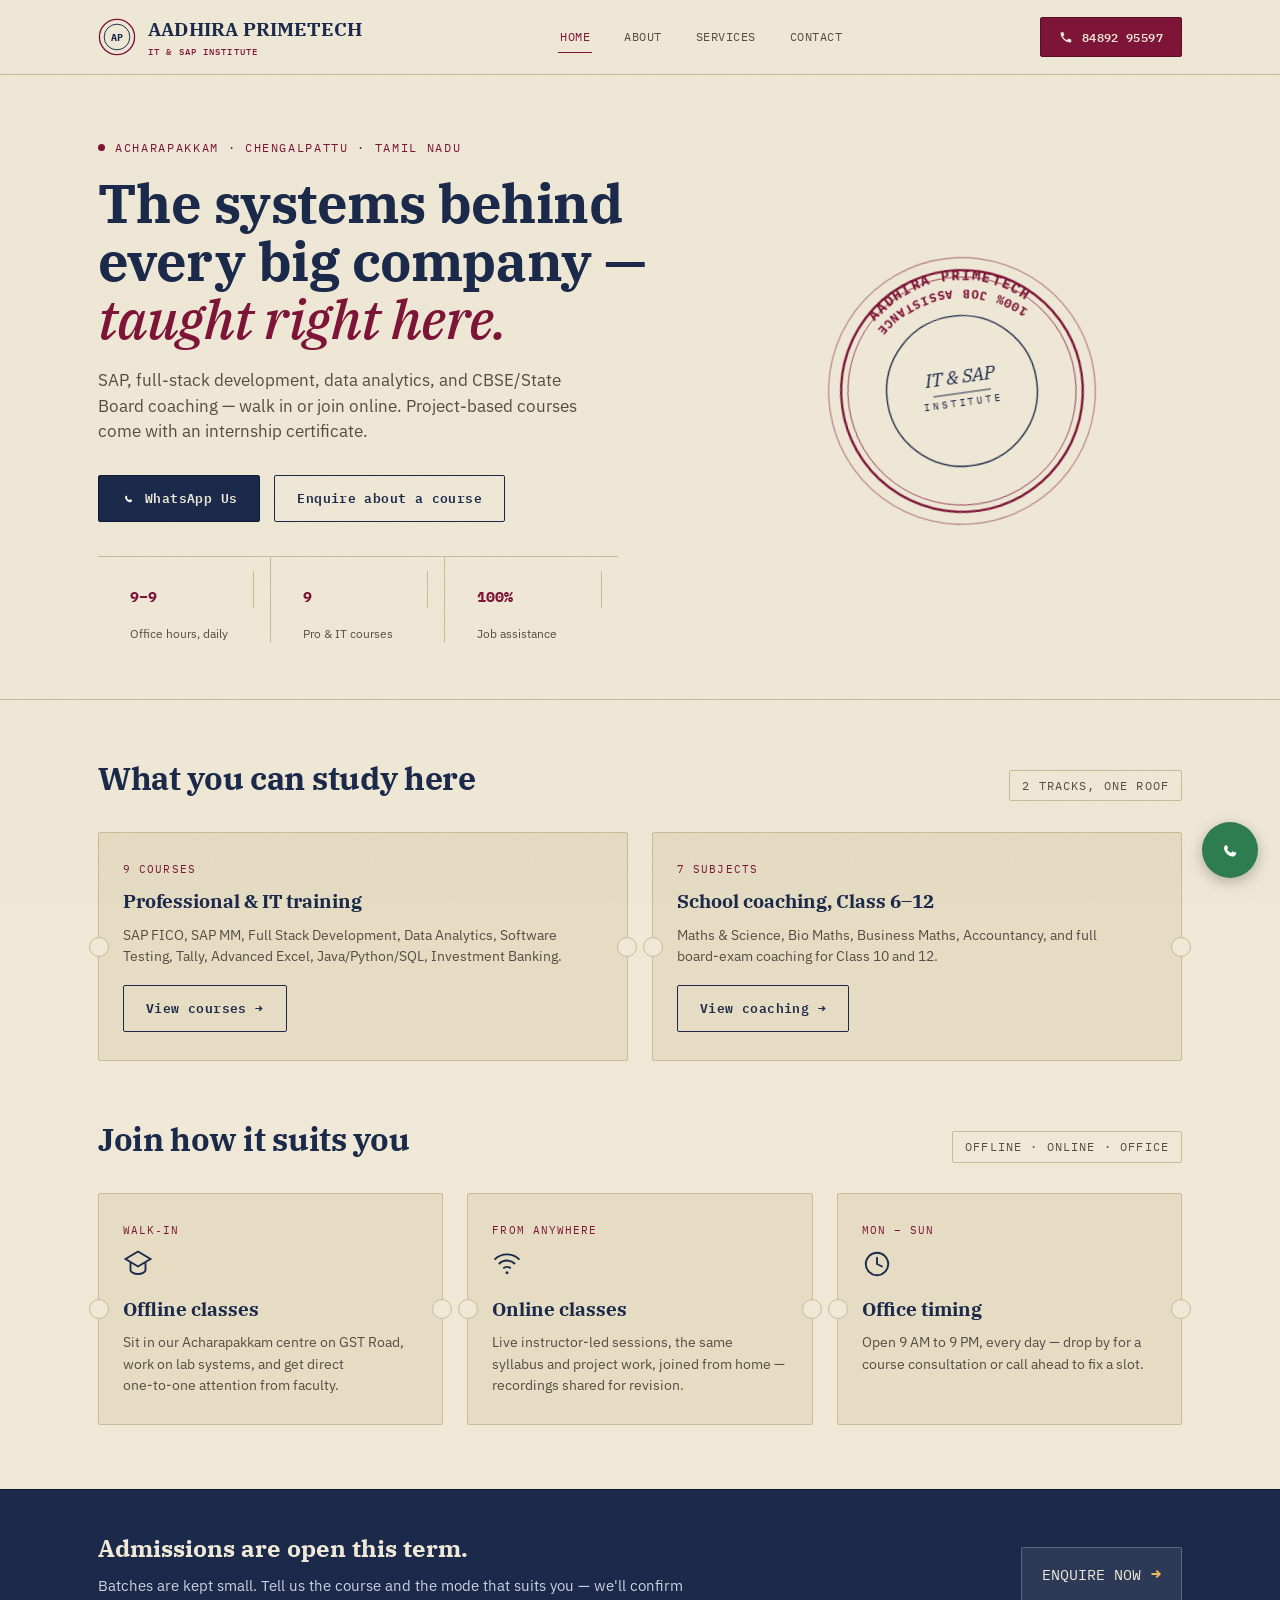
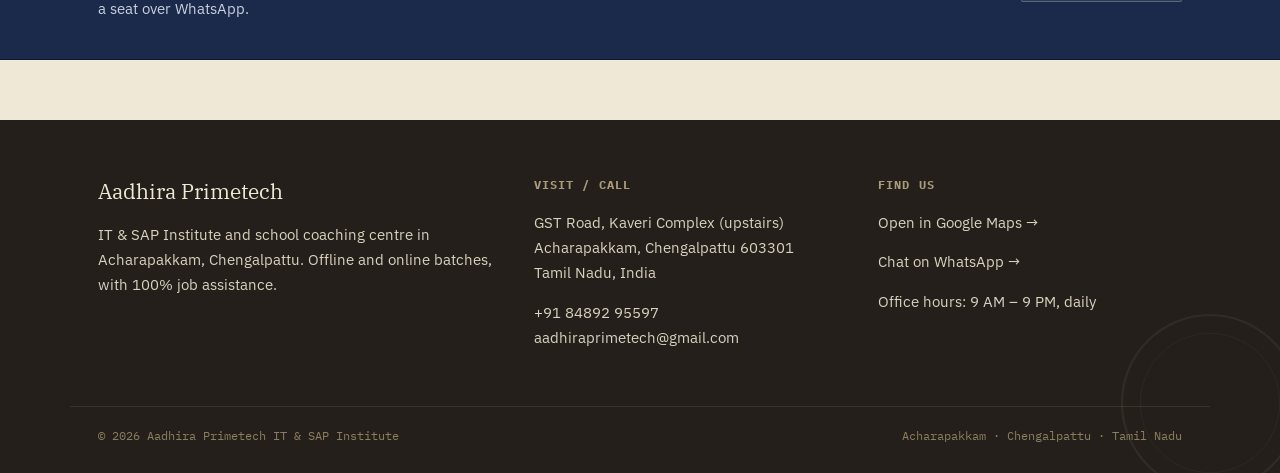
==== index.html @ fc32ef05 "First version of the website" ====
<!DOCTYPE html>
<html lang="en">
<head>
<meta charset="UTF-8">
<meta name="viewport" content="width=device-width, initial-scale=1.0">
<title>Aadhira Primetech — IT &amp; SAP Institute, Acharapakkam</title>
<meta name="description" content="SAP, full-stack development, data analytics and school coaching — online or walk in, GST Road, Acharapakkam, Chengalpattu.">
<link rel="stylesheet" href="css/style.css">
</head>
<body>

<header class="site">
  <div class="container nav-row">
    <a href="index.html" class="brand">
      <svg class="brand-mark" viewBox="0 0 40 40" fill="none">
        <circle cx="20" cy="20" r="18.5" stroke="#7E1538" stroke-width="1.4"/>
        <circle cx="20" cy="20" r="13.5" stroke="#1B2A4A" stroke-width="1"/>
        <text x="20" y="24" text-anchor="middle" font-family="IBM Plex Mono" font-size="11" font-weight="700" fill="#1B2A4A">AP</text>
      </svg>
      <span>AADHIRA PRIMETECH<small>IT &amp; SAP Institute</small></span>
    </a>
    <nav class="main-links">
      <a href="index.html" class="active">Home</a>
      <a href="about.html">About</a>
      <a href="services.html">Services</a>
      <a href="contact.html">Contact</a>
    </nav>
    <a class="cta-call" href="tel:+918489295597">
      <svg width="14" height="14" viewBox="0 0 24 24" fill="none"><path d="M6.6 10.8c1.4 2.8 3.8 5.1 6.6 6.6l2.2-2.2c.3-.3.7-.4 1-.2 1.1.5 2.3.8 3.6.8.6 0 1 .4 1 1v3.5c0 .6-.4 1-1 1C10.5 21.3 2.7 13.5 2.7 4.7c0-.6.4-1 1-1H7.2c.6 0 1 .4 1 1 0 1.3.3 2.5.8 3.6.2.3.1.7-.2 1L6.6 10.8z" fill="currentColor"/></svg>
      84892 95597
    </a>
    <button class="menu-toggle" id="menuToggle" aria-label="Open menu" aria-expanded="false"><span></span></button>
  </div>
</header>

<div id="mobileNav">
  <div class="container">
    <a href="index.html">Home</a>
    <a href="about.html">About</a>
    <a href="services.html">Services</a>
    <a href="contact.html">Contact</a>
  </div>
</div>

<main>

<section class="hero">
  <div class="container hero-grid">
    <div>
      <div class="eyebrow">Acharapakkam · Chengalpattu · Tamil Nadu</div>
      <h1 class="headline">The systems behind every big company — <em>taught right here.</em></h1>
      <p class="lede">SAP, full‑stack development, data analytics, and CBSE/State Board coaching — walk in or join online. Project‑based courses come with an internship certificate.</p>
      <div class="hero-ctas">
        <a class="btn btn-primary" href="https://wa.me/918489295597?text=Hi%2C%20I%27d%20like%20to%20know%20more%20about%20courses%20at%20Aadhira%20Primetech." target="_blank" rel="noopener">
          <svg width="15" height="15" viewBox="0 0 24 24" fill="none"><path d="M16.6 14.2c-.3-.1-1.6-.8-1.9-.9-.2-.1-.4-.1-.6.1-.2.2-.6.9-.8 1-.1.2-.3.2-.5.1-1.2-.6-2.4-1.5-3.3-2.8-.2-.2-.1-.4 0-.5.2-.2.4-.5.6-.8.2-.2.1-.4 0-.6-.1-.2-.6-1.4-.8-1.9-.2-.4-.4-.4-.6-.4h-.5c-.2 0-.5.1-.7.3-.7.7-1 1.6-1 2.6.1 1.4.7 2.8 1.8 4.1 1.5 1.9 3.2 3 5.5 3.5.6.1 1.2.1 1.7-.1.6-.2 1.7-1 2-1.9.3-.9.3-1.6.2-1.8-.1-.1-.3-.2-.6-.3z" fill="#fff"/></svg>
          WhatsApp Us
        </a>
        <a class="btn btn-ghost" href="contact.html">Enquire about a course</a>
      </div>
      <div class="fact-strip">
        <div><div class="fnum">9–9</div><div class="flabel">Office hours, daily</div></div>
        <div><div class="fnum">9</div><div class="flabel">Pro &amp; IT courses</div></div>
        <div><div class="fnum">100%</div><div class="flabel">Job assistance</div></div>
      </div>
    </div>
    <div class="seal-wrap">
      <svg class="seal" viewBox="0 0 300 300">
        <defs>
          <path id="arcTop" d="M 35 150 A 115 115 0 1 1 265 150" />
          <path id="arcBottom" d="M 265 160 A 115 115 0 1 0 35 160" />
        </defs>
        <circle cx="150" cy="150" r="138" fill="none" stroke="#7E1538" stroke-width="1.2" opacity="0.5"/>
        <circle cx="150" cy="150" r="125" fill="none" stroke="#7E1538" stroke-width="2.4"/>
        <circle cx="150" cy="150" r="118" fill="none" stroke="#7E1538" stroke-width="0.8"/>
        <circle cx="150" cy="150" r="78" fill="none" stroke="#1B2A4A" stroke-width="1.4"/>
        <text font-family="IBM Plex Mono" font-size="14.5" font-weight="700" letter-spacing="2" fill="#7E1538">
          <textPath href="#arcTop" startOffset="50%" text-anchor="middle">AADHIRA PRIMETECH</textPath>
        </text>
        <text font-family="IBM Plex Mono" font-size="12.5" font-weight="700" letter-spacing="2" fill="#7E1538">
          <textPath href="#arcBottom" startOffset="50%" text-anchor="middle">100% JOB ASSISTANCE</textPath>
        </text>
        <text x="150" y="142" text-anchor="middle" font-family="IBM Plex Serif" font-style="italic" font-size="20" fill="#1B2A4A">IT &amp; SAP</text>
        <text x="150" y="166" text-anchor="middle" font-family="IBM Plex Mono" font-size="10.5" letter-spacing="3" fill="#1B2A4A">INSTITUTE</text>
        <line x1="120" y1="152" x2="180" y2="152" stroke="#1B2A4A" stroke-width="1"/>
      </svg>
    </div>
  </div>
</section>

<section class="container">
  <div class="section-head">
    <h2>What you can study here</h2>
    <span class="section-tag">2 tracks, one roof</span>
  </div>
  <div class="modes-grid" style="grid-template-columns:1fr 1fr;">
    <div class="mode-card">
      <span class="mtag">9 courses</span>
      <h4>Professional &amp; IT training</h4>
      <p>SAP FICO, SAP MM, Full Stack Development, Data Analytics, Software Testing, Tally, Advanced Excel, Java/Python/SQL, Investment Banking.</p>
      <a class="btn btn-ghost" style="margin-top:18px;" href="services.html#courses">View courses →</a>
    </div>
    <div class="mode-card">
      <span class="mtag">7 subjects</span>
      <h4>School coaching, Class 6–12</h4>
      <p>Maths &amp; Science, Bio Maths, Business Maths, Accountancy, and full board‑exam coaching for Class 10 and 12.</p>
      <a class="btn btn-ghost" style="margin-top:18px;" href="services.html#coaching">View coaching →</a>
    </div>
  </div>
</section>

<section id="modes" class="container">
  <div class="section-head">
    <h2>Join how it suits you</h2>
    <span class="section-tag">Offline · Online · Office</span>
  </div>
  <div class="modes-grid">
    <div class="mode-card">
      <span class="mtag">Walk‑in</span>
      <div class="micon"><svg width="30" height="30" viewBox="0 0 24 24" fill="none"><path d="M12 2 2 8l10 6 10-6-10-6z" stroke="#1B2A4A" stroke-width="1.5"/><path d="M6 11v6c0 1.5 3 3 6 3s6-1.5 6-3v-6" stroke="#1B2A4A" stroke-width="1.5"/></svg></div>
      <h4>Offline classes</h4>
      <p>Sit in our Acharapakkam centre on GST Road, work on lab systems, and get direct one‑to‑one attention from faculty.</p>
    </div>
    <div class="mode-card">
      <span class="mtag">From anywhere</span>
      <div class="micon"><svg width="30" height="30" viewBox="0 0 24 24" fill="none"><path d="M2 8.5a14 14 0 0 1 20 0" stroke="#1B2A4A" stroke-width="1.5"/><path d="M5.5 12a9 9 0 0 1 13 0" stroke="#1B2A4A" stroke-width="1.5"/><path d="M9 15.5a4.5 4.5 0 0 1 6 0" stroke="#1B2A4A" stroke-width="1.5"/><circle cx="12" cy="19" r="1.2" fill="#1B2A4A"/></svg></div>
      <h4>Online classes</h4>
      <p>Live instructor‑led sessions, the same syllabus and project work, joined from home — recordings shared for revision.</p>
    </div>
    <div class="mode-card">
      <span class="mtag">Mon – Sun</span>
      <div class="micon"><svg width="30" height="30" viewBox="0 0 24 24" fill="none"><circle cx="12" cy="12" r="9" stroke="#1B2A4A" stroke-width="1.5"/><path d="M12 7v5l4 2" stroke="#1B2A4A" stroke-width="1.5" stroke-linecap="round"/></svg></div>
      <h4>Office timing</h4>
      <p>Open 9 AM to 9 PM, every day — drop by for a course consultation or call ahead to fix a slot.</p>
    </div>
  </div>
</section>

<div class="timing-band">
  <div class="container timing-grid">
    <div>
      <h3>Admissions are open this term.</h3>
      <p>Batches are kept small. Tell us the course and the mode that suits you — we'll confirm a seat over WhatsApp.</p>
    </div>
    <a class="timing-pill" href="contact.html" style="text-decoration:none;">
      <span>ENQUIRE NOW</span><b>→</b>
    </a>
  </div>
</div>

</main>

<footer class="site">
  <svg class="foot-seal" viewBox="0 0 300 300"><circle cx="150" cy="150" r="120" fill="none" stroke="#EFE8D6" stroke-width="3"/><circle cx="150" cy="150" r="95" fill="none" stroke="#EFE8D6" stroke-width="1"/></svg>
  <div class="container footer-grid">
    <div>
      <div class="foot-brand">Aadhira Primetech</div>
      <p>IT &amp; SAP Institute and school coaching centre in Acharapakkam, Chengalpattu. Offline and online batches, with 100% job assistance.</p>
    </div>
    <div>
      <h4>Visit / Call</h4>
      <p>
        GST Road, Kaveri Complex (upstairs)<br>
        Acharapakkam, Chengalpattu 603301<br>
        Tamil Nadu, India
      </p>
      <p>
        <a href="tel:+918489295597">+91 84892 95597</a><br>
        <a href="mailto:aadhiraprimetech@gmail.com">aadhiraprimetech@gmail.com</a>
      </p>
    </div>
    <div>
      <h4>Find us</h4>
      <p><a href="https://www.google.com/maps/search/?api=1&query=Aadhira+Primetech+GST+Road+Kaveri+Complex+Acharapakkam+Chengalpattu+603301" target="_blank" rel="noopener">Open in Google Maps →</a></p>
      <p><a href="https://wa.me/918489295597?text=Hi%2C%20I%27d%20like%20to%20know%20more%20about%20courses%20at%20Aadhira%20Primetech." target="_blank" rel="noopener">Chat on WhatsApp →</a></p>
      <p>Office hours: 9 AM – 9 PM, daily</p>
    </div>
  </div>
  <div class="container footer-bottom">
    <span>© <span id="year"></span> Aadhira Primetech IT &amp; SAP Institute</span>
    <span>Acharapakkam · Chengalpattu · Tamil Nadu</span>
  </div>
</footer>

<a class="float-wa" href="https://wa.me/918489295597?text=Hi%2C%20I%27d%20like%20to%20know%20more%20about%20courses%20at%20Aadhira%20Primetech." target="_blank" rel="noopener" aria-label="Chat on WhatsApp">
  <svg width="26" height="26" viewBox="0 0 24 24" fill="none"><path d="M16.6 14.2c-.3-.1-1.6-.8-1.9-.9-.2-.1-.4-.1-.6.1-.2.2-.6.9-.8 1-.1.2-.3.2-.5.1-1.2-.6-2.4-1.5-3.3-2.8-.2-.2-.1-.4 0-.5.2-.2.4-.5.6-.8.2-.2.1-.4 0-.6-.1-.2-.6-1.4-.8-1.9-.2-.4-.4-.4-.6-.4h-.5c-.2 0-.5.1-.7.3-.7.7-1 1.6-1 2.6.1 1.4.7 2.8 1.8 4.1 1.5 1.9 3.2 3 5.5 3.5.6.1 1.2.1 1.7-.1.6-.2 1.7-1 2-1.9.3-.9.3-1.6.2-1.8-.1-.1-.3-.2-.6-.3z" fill="#fff"/></svg>
</a>

<script src="js/script.js"></script>
</body>
</html>
---- css/style.css ----
@import url('https://fonts.googleapis.com/css2?family=IBM+Plex+Serif:ital,wght@0,400;0,500;0,600;0,700;1,400&family=IBM+Plex+Sans:wght@400;500;600;700&family=IBM+Plex+Mono:wght@400;500;600;700&display=swap');

:root{
  --paper:#EFE8D6;
  --paper-deep:#E5DCC3;
  --paper-edge:#D9CDA9;
  --ink:#241F1A;
  --ink-soft:#564E40;
  --navy:#1B2A4A;
  --navy-deep:#101B33;
  --wine:#7E1538;
  --wine-deep:#591026;
  --marigold:#C98A22;
  --marigold-light:#E8B85B;
  --rule:#C9BC9A;
  --rule-soft:#DDD3B4;
  --ok-green:#2E7D4F;
  --serif: 'IBM Plex Serif', Georgia, serif;
  --sans: 'IBM Plex Sans', -apple-system, Segoe UI, sans-serif;
  --mono: 'IBM Plex Mono', 'SFMono-Regular', Menlo, monospace;
}

*{box-sizing:border-box;}
html{scroll-behavior:smooth;}
body{
  margin:0;
  background:var(--paper);
  color:var(--ink);
  font-family:var(--sans);
  line-height:1.5;
  -webkit-font-smoothing:antialiased;
}

body::before{
  content:"";
  position:fixed; inset:0;
  pointer-events:none;
  z-index:9999;
  opacity:0.045;
  mix-blend-mode:multiply;
  background-image:url("data:image/svg+xml,%3Csvg xmlns='http://www.w3.org/2000/svg' width='160' height='160'%3E%3Cfilter id='n'%3E%3CfeTurbulence type='fractalNoise' baseFrequency='0.9' numOctaves='2' stitchTiles='stitch'/%3E%3C/filter%3E%3Crect width='100%25' height='100%25' filter='url(%23n)'/%3E%3C/svg%3E");
}

a{color:inherit; text-decoration:none;}
img,svg{display:block; max-width:100%;}
button{font-family:inherit; cursor:pointer;}
.container{max-width:1140px; margin:0 auto; padding:0 28px;}
section{scroll-margin-top:84px;}

::selection{background:var(--marigold-light); color:var(--ink);}
:focus-visible{outline:2.5px solid var(--navy); outline-offset:3px;}

@media (prefers-reduced-motion: reduce){
  *{animation:none !important; transition:none !important; scroll-behavior:auto !important;}
}

/* ---------- header ---------- */
header.site{
  position:sticky; top:0; z-index:100;
  background:var(--paper);
  border-bottom:1px solid var(--rule);
}
.nav-row{
  display:flex; align-items:center; justify-content:space-between;
  height:74px;
}
.brand{
  display:flex; align-items:center; gap:12px;
  font-family:var(--serif); font-weight:700; font-size:1.18rem;
  letter-spacing:0.01em;
  color:var(--navy);
}
.brand small{
  display:block; font-family:var(--mono); font-weight:500;
  font-size:0.58rem; letter-spacing:0.12em; color:var(--wine);
  text-transform:uppercase; margin-top:2px;
}
.brand-mark{width:38px; height:38px; flex:none;}
nav.main-links{
  display:flex; gap:30px;
  font-family:var(--mono); font-size:0.78rem; letter-spacing:0.04em;
  text-transform:uppercase;
}
nav.main-links a{
  color:var(--ink-soft); padding:6px 2px; border-bottom:1.5px solid transparent;
  transition:color .15s, border-color .15s;
}
nav.main-links a:hover, nav.main-links a.active{color:var(--wine); border-color:var(--wine);}
.cta-call{
  display:flex; align-items:center; gap:9px;
  background:var(--wine); color:var(--paper);
  font-family:var(--mono); font-size:0.78rem; font-weight:600;
  letter-spacing:0.03em; padding:10px 18px; border-radius:2px;
  border:1px solid var(--wine-deep);
  transition:background .15s, transform .1s;
}
.cta-call:hover{background:var(--wine-deep);}
.cta-call:active{transform:translateY(1px);}
.menu-toggle{
  display:none; background:none; border:1.5px solid var(--navy); border-radius:2px;
  width:42px; height:42px; align-items:center; justify-content:center;
}
.menu-toggle span, .menu-toggle span::before, .menu-toggle span::after{
  content:""; display:block; width:18px; height:2px; background:var(--navy);
  position:relative; transition:transform .2s, opacity .2s;
}
.menu-toggle span::before{position:absolute; top:-6px;}
.menu-toggle span::after{position:absolute; top:6px;}
#mobileNav{display:none; background:var(--paper-deep); border-bottom:1px solid var(--rule);}
#mobileNav .container{display:flex; flex-direction:column; padding:16px 28px 22px; gap:14px; font-family:var(--mono); text-transform:uppercase; font-size:0.85rem;}

/* ---------- hero (home only) ---------- */
.hero{padding:64px 0 56px; border-bottom:1px solid var(--rule); position:relative; overflow:hidden;}
.hero-grid{display:grid; grid-template-columns:1.15fr 0.85fr; gap:48px; align-items:center;}
.eyebrow{
  font-family:var(--mono); font-size:0.74rem; letter-spacing:0.14em;
  text-transform:uppercase; color:var(--wine); display:flex; align-items:center; gap:10px;
  margin-bottom:18px;
}
.eyebrow::before{content:""; width:7px; height:7px; background:var(--wine); border-radius:50%; display:inline-block;}
h1.headline{
  font-family:var(--serif); font-weight:700;
  font-size:clamp(2.1rem, 4.6vw, 3.35rem);
  line-height:1.08; color:var(--navy); margin:0 0 20px; letter-spacing:-0.01em;
}
h1.headline em{font-style:italic; color:var(--wine); font-weight:500;}
.hero p.lede{font-size:1.06rem; color:var(--ink-soft); max-width:480px; margin:0 0 30px;}
.hero-ctas{display:flex; gap:14px; flex-wrap:wrap; margin-bottom:34px;}
.btn{
  font-family:var(--mono); font-size:0.82rem; font-weight:600; letter-spacing:0.03em;
  padding:13px 22px; border-radius:2px; display:inline-flex; align-items:center; gap:9px;
  transition:transform .12s, box-shadow .12s; border:none;
}
.btn:active{transform:translateY(1px);}
.btn-primary{background:var(--navy); color:var(--paper); border:1px solid var(--navy-deep);}
.btn-primary:hover{background:var(--navy-deep);}
.btn-ghost{background:transparent; color:var(--navy); border:1.5px solid var(--navy);}
.btn-ghost:hover{background:var(--navy); color:var(--paper);}

.fact-strip{display:grid; grid-template-columns:repeat(3,1fr); gap:0; border-top:1px solid var(--rule); max-width:520px;}
.fact-strip div{padding:14px 16px 0; border-right:1px solid var(--rule);}
.fact-strip div:last-child{border-right:none;}
.fact-strip .fnum{font-family:var(--mono); color:var(--wine); font-weight:700; font-size:0.95rem;}
.fact-strip .flabel{font-size:0.74rem; color:var(--ink-soft); margin-top:3px;}

.seal-wrap{display:flex; justify-content:center; align-items:center; position:relative;}
.seal{width:min(100%, 290px); animation:sealIn .8s cubic-bezier(.2,.9,.25,1.1) both; transform-origin:center;}
@keyframes sealIn{from{opacity:0; transform:rotate(2deg) scale(.85);} to{opacity:1; transform:rotate(-8deg) scale(1);}}

/* ---------- page banner (sub-pages) ---------- */
.page-banner{background:var(--navy); color:var(--paper); padding:54px 0 44px; position:relative; overflow:hidden;}
.page-banner .eyebrow{color:var(--marigold-light);}
.page-banner .eyebrow::before{background:var(--marigold-light);}
.page-banner h1{font-family:var(--serif); font-size:clamp(1.8rem,4vw,2.6rem); margin:6px 0 0; color:var(--paper); letter-spacing:-0.01em;}
.page-banner p{color:#C9D0DE; max-width:560px; margin:14px 0 0; font-size:1rem;}
.banner-mark{position:absolute; right:-30px; top:-40px; width:200px; opacity:0.08;}

/* ---------- section heads ---------- */
.section-head{display:flex; align-items:baseline; justify-content:space-between; flex-wrap:wrap; gap:14px; margin-bottom:30px; padding-top:54px;}
.section-head h2{font-family:var(--serif); font-weight:700; color:var(--navy); font-size:clamp(1.5rem, 3vw, 2rem); margin:0; letter-spacing:-0.01em;}
.section-tag{font-family:var(--mono); font-size:0.72rem; letter-spacing:0.1em; text-transform:uppercase; color:var(--ink-soft); border:1px solid var(--rule); padding:6px 12px; border-radius:2px;}
.section-note{color:var(--ink-soft); max-width:560px; font-size:0.96rem; margin:8px 0 0;}

/* ---------- register / ledger ---------- */
.register-wrap{display:grid; grid-template-columns:1fr 1fr; gap:0 56px; margin-bottom:14px;}
.register{border-top:1.5px solid var(--navy);}
.register h3{font-family:var(--mono); font-size:0.78rem; letter-spacing:0.08em; text-transform:uppercase; color:var(--navy); margin:14px 0 6px; display:flex; justify-content:space-between;}
.reg-row{
  display:grid; grid-template-columns:34px 92px 1fr; gap:14px; align-items:baseline;
  padding:13px 0; border-bottom:1px dashed var(--rule);
  opacity:0; transform:translateY(8px);
  transition:opacity .5s ease, transform .5s ease, background .15s;
}
.reg-row.is-visible{opacity:1; transform:translateY(0);}
.reg-row:hover{background:var(--paper-deep);}
.reg-no{font-family:var(--mono); color:var(--rule-soft); font-size:0.8rem; padding-top:2px;}
.reg-code{font-family:var(--mono); font-weight:700; font-size:0.82rem; color:var(--wine); padding-top:1px;}
.reg-name{font-size:0.97rem;}
.reg-name span{display:block; font-size:0.8rem; color:var(--ink-soft); margin-top:2px;}

.callout{margin-top:30px; border:1px solid var(--marigold); background:#F4E6C9; padding:16px 20px; border-radius:2px; display:flex; gap:14px; align-items:flex-start;}
.callout svg{flex:none; margin-top:2px;}
.callout p{margin:0; font-size:0.92rem; color:#5a4516;}
.callout strong{color:var(--wine-deep);}

/* ---------- card grids (modes / tracks) ---------- */
.modes-grid{display:grid; grid-template-columns:repeat(3,1fr); gap:24px;}
.mode-card{position:relative; background:var(--paper-deep); border:1px solid var(--rule); padding:28px 24px; border-radius:2px;}
.mode-card::before,.mode-card::after{content:""; position:absolute; width:18px; height:18px; background:var(--paper); border:1px solid var(--rule); border-radius:50%; top:50%; transform:translateY(-50%);}
.mode-card::before{left:-10px;}
.mode-card::after{right:-10px;}
.mode-card .micon{margin-bottom:16px;}
.mode-card h4{font-family:var(--serif); font-size:1.18rem; margin:0 0 8px; color:var(--navy);}
.mode-card p{font-size:0.9rem; color:var(--ink-soft); margin:0;}
.mode-card .mtag{font-family:var(--mono); font-size:0.68rem; letter-spacing:0.1em; text-transform:uppercase; color:var(--wine); display:block; margin-bottom:10px;}

/* ---------- timing band ---------- */
.timing-band{background:var(--navy); color:var(--paper); padding:40px 0; margin-top:64px; border-top:1px solid var(--navy-deep); border-bottom:1px solid var(--navy-deep);}
.timing-grid{display:grid; grid-template-columns:1.3fr 1fr; gap:30px; align-items:center;}
.timing-grid h3{font-family:var(--serif); font-size:1.5rem; margin:0 0 8px;}
.timing-grid p{color:#C9D0DE; margin:0; font-size:0.95rem;}
.timing-pill{display:inline-flex; align-items:center; gap:10px; font-family:var(--mono); background:rgba(255,255,255,0.08); border:1px solid rgba(255,255,255,0.22); padding:14px 20px; border-radius:2px; font-size:0.95rem; justify-self:end;}
.timing-pill b{color:var(--marigold-light); font-size:1.05rem;}

/* ---------- about page lists ---------- */
.about-grid{display:grid; grid-template-columns:1.3fr 1fr; gap:50px; padding:54px 0; align-items:start;}
.about-grid p{color:var(--ink-soft); font-size:1rem; margin:0 0 16px; max-width:560px;}
.about-list{list-style:none; margin:0; padding:0; font-size:0.92rem; background:var(--paper-deep); border:1px solid var(--rule); padding:22px;}
.about-list li{padding:11px 0; border-bottom:1px dashed var(--rule); display:flex; gap:10px; align-items:center;}
.about-list li:last-child{border-bottom:none;}
.about-list svg{flex:none;}

/* ---------- enquiry / contact ---------- */
.enquiry{display:grid; grid-template-columns:1fr 1fr; gap:50px; align-items:start; padding:54px 0;}
.enquiry-copy h2{font-family:var(--serif); font-size:clamp(1.5rem,3vw,2rem); color:var(--navy); margin:0 0 14px;}
.enquiry-copy p{color:var(--ink-soft); max-width:420px; margin:0 0 20px;}
.enquiry-list{list-style:none; margin:0; padding:0; font-size:0.92rem;}
.enquiry-list li{padding:10px 0; border-bottom:1px dashed var(--rule); display:flex; gap:10px; align-items:center;}
.enquiry-list svg{flex:none;}
.contact-block{margin-top:24px;}
.contact-block h4{font-family:var(--mono); font-size:0.72rem; letter-spacing:0.1em; text-transform:uppercase; color:var(--ink-soft); margin:0 0 8px;}
.contact-block p{font-size:0.95rem; margin:0 0 18px;}
.contact-block a{color:var(--wine); border-bottom:1px solid transparent;}
.contact-block a:hover{border-color:var(--wine);}
.form-card{background:var(--paper-deep); border:1px solid var(--rule); padding:28px;}
.form-card .ftag{font-family:var(--mono); font-size:0.7rem; letter-spacing:0.1em; text-transform:uppercase; color:var(--ink-soft); display:block; margin-bottom:18px;}
.field{margin-bottom:16px;}
.field label{display:block; font-family:var(--mono); font-size:0.72rem; letter-spacing:0.05em; text-transform:uppercase; color:var(--navy); margin-bottom:6px;}
.field input, .field select{width:100%; padding:11px 12px; border:1px solid var(--rule); background:var(--paper); font-family:var(--sans); font-size:0.93rem; border-radius:2px; color:var(--ink);}
.field input:focus, .field select:focus{border-color:var(--navy);}
.form-card .btn{width:100%; justify-content:center; margin-top:6px;}
.form-note{font-size:0.78rem; color:var(--ink-soft); margin-top:10px; text-align:center;}

/* ---------- footer ---------- */
footer.site{background:var(--ink); color:#D9D2BF; padding:56px 0 28px; margin-top:60px; position:relative; overflow:hidden;}
.footer-grid{display:grid; grid-template-columns:1.3fr 1fr 1fr; gap:40px;}
.footer-grid h4{font-family:var(--mono); font-size:0.72rem; letter-spacing:0.1em; text-transform:uppercase; color:#A99B7B; margin:0 0 16px;}
.foot-brand{font-family:var(--serif); font-size:1.3rem; color:var(--paper); margin-bottom:10px;}
.footer-grid p, .footer-grid a{font-size:0.92rem; line-height:1.7;}
.footer-grid a:hover{color:var(--marigold-light);}
.footer-bottom{border-top:1px solid #3A3326; margin-top:42px; padding-top:20px; display:flex; justify-content:space-between; flex-wrap:wrap; gap:10px; font-family:var(--mono); font-size:0.74rem; color:#8C7F60;}
.foot-seal{position:absolute; right:-40px; bottom:-40px; width:220px; opacity:0.06;}

/* ---------- floating whatsapp ---------- */
.float-wa{position:fixed; bottom:22px; right:22px; z-index:200; background:var(--ok-green); color:#fff; width:56px; height:56px; border-radius:50%; display:flex; align-items:center; justify-content:center; box-shadow:0 4px 14px rgba(0,0,0,0.25); border:none; transition:transform .15s;}
.float-wa:hover{transform:scale(1.07);}

/* ---------- responsive ---------- */
@media (max-width:880px){
  nav.main-links{display:none;}
  .menu-toggle{display:flex;}
  .hero-grid{grid-template-columns:1fr; gap:36px;}
  .seal-wrap{order:-1;}
  .seal{width:200px; margin:0 auto;}
  .register-wrap{grid-template-columns:1fr; gap:6px;}
  .modes-grid{grid-template-columns:1fr; gap:18px;}
  .timing-grid{grid-template-columns:1fr; gap:18px; text-align:left;}
  .timing-pill{justify-self:start;}
  .enquiry{grid-template-columns:1fr;}
  .about-grid{grid-template-columns:1fr; gap:30px;}
  .footer-grid{grid-template-columns:1fr; gap:30px;}
  .fact-strip{max-width:100%;}
}
@media (max-width:560px){
  .container{padding:0 18px;}
  .nav-row{height:64px;}
  .hero{padding:36px 0 40px;}
  h1.headline{font-size:2rem;}
  .reg-row{grid-template-columns:26px 78px 1fr; gap:10px;}
  .section-head{padding-top:40px;}
}
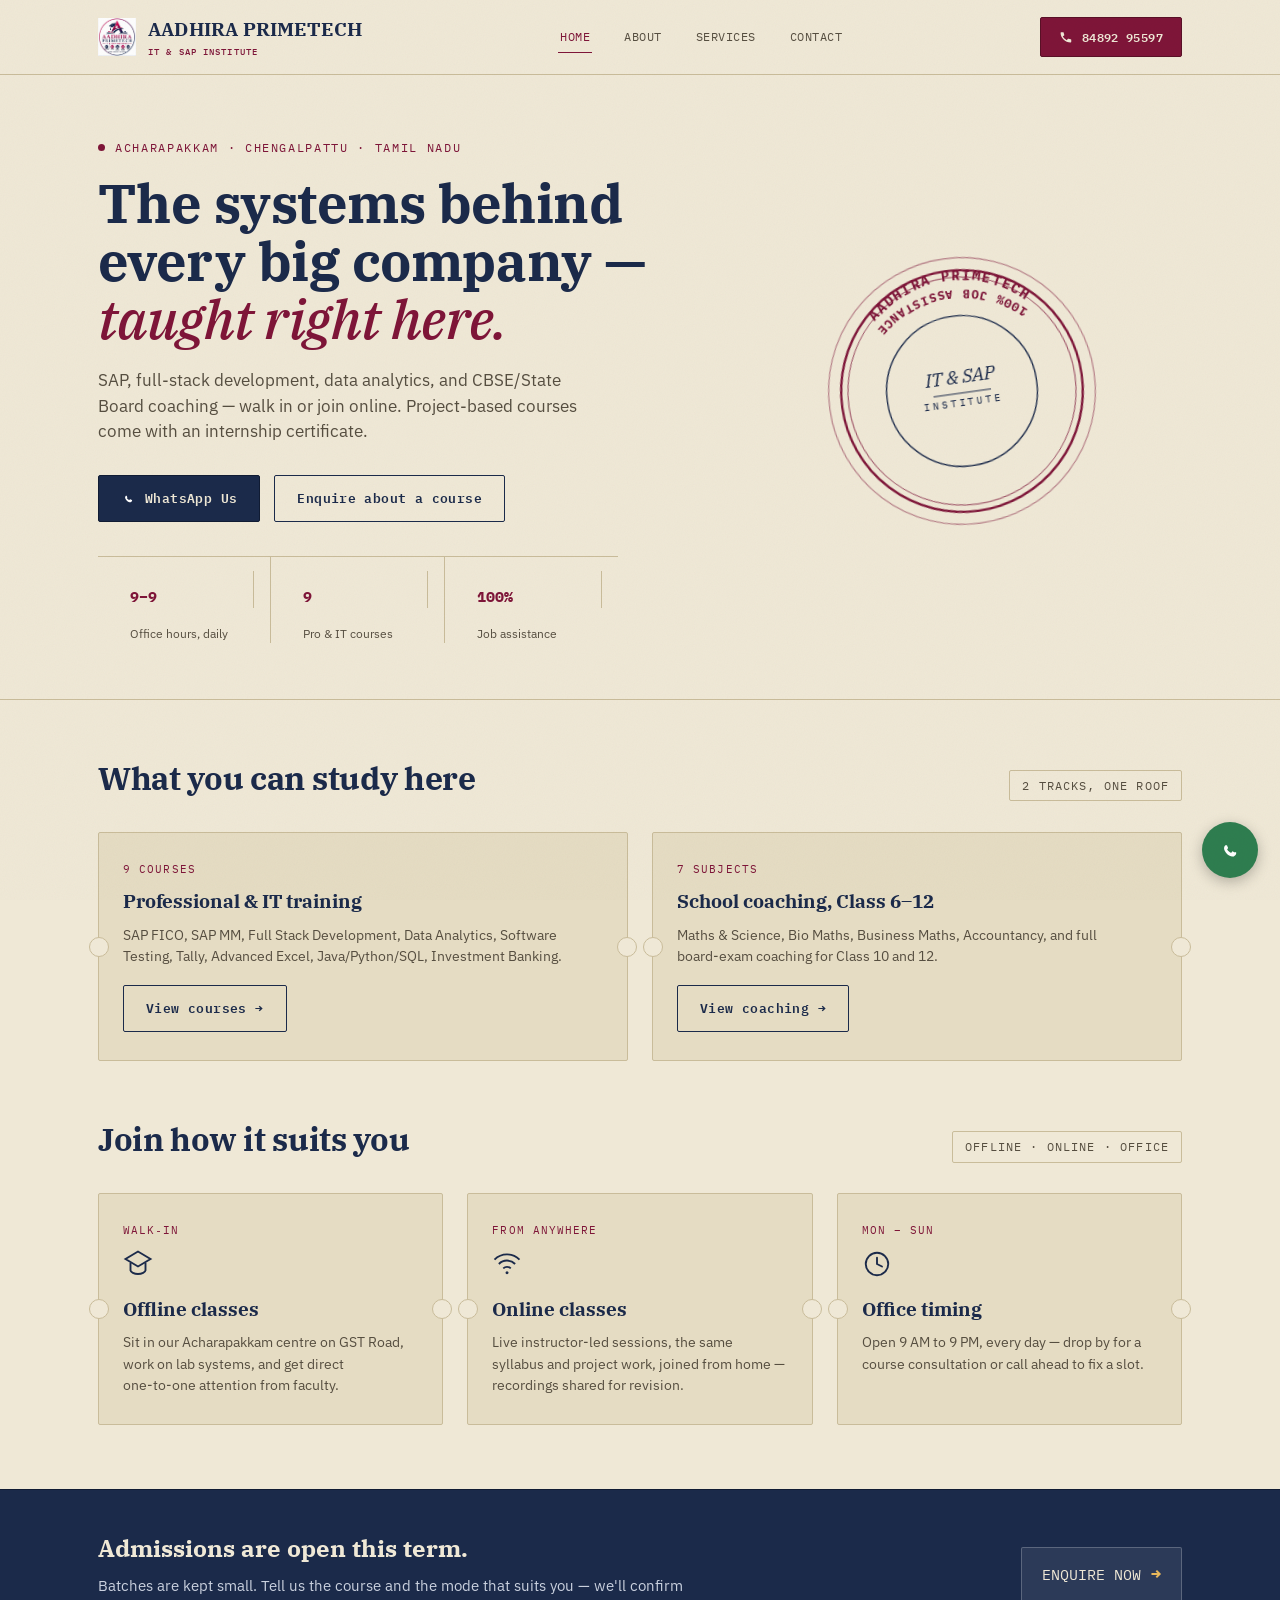
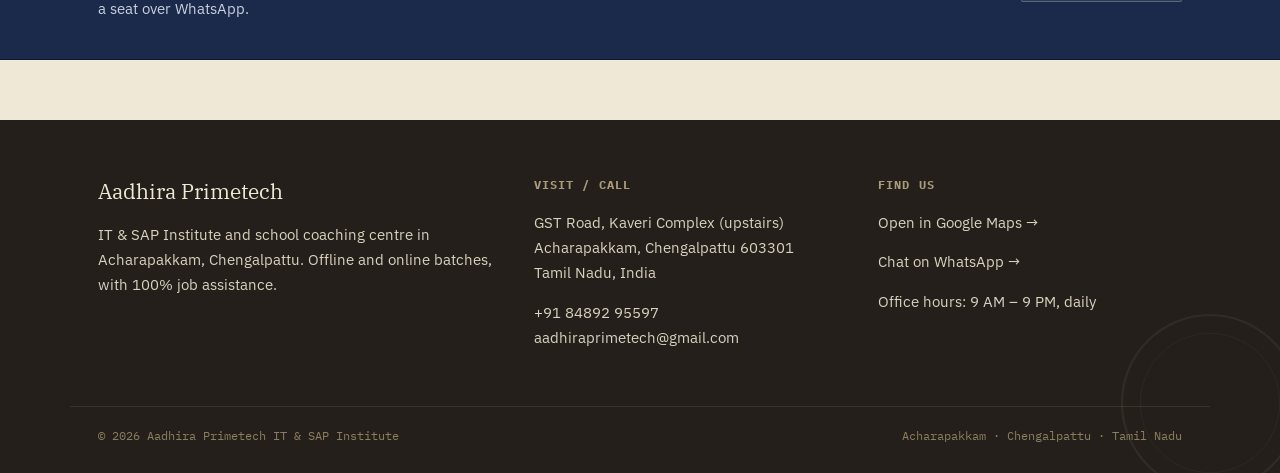
==== commit 74210c22: "Replace SVG logo with image logo in headerimage" ====
--- a/index.html
+++ b/index.html
@@ -11,14 +11,13 @@
 
 <header class="site">
   <div class="container nav-row">
-    <a href="index.html" class="brand">
-      <svg class="brand-mark" viewBox="0 0 40 40" fill="none">
-        <circle cx="20" cy="20" r="18.5" stroke="#7E1538" stroke-width="1.4"/>
-        <circle cx="20" cy="20" r="13.5" stroke="#1B2A4A" stroke-width="1"/>
-        <text x="20" y="24" text-anchor="middle" font-family="IBM Plex Mono" font-size="11" font-weight="700" fill="#1B2A4A">AP</text>
-      </svg>
-      <span>AADHIRA PRIMETECH<small>IT &amp; SAP Institute</small></span>
-    </a>
+   <a href="index.html" class="brand">
+    <img src="images/aadhitrJPG.JPG" alt="Aadhira Primetech Logo" class="brand-mark">
+    <span>
+        AADHIRA PRIMETECH
+        <small>IT &amp; SAP Institute</small>
+    </span>
+</a>
     <nav class="main-links">
       <a href="index.html" class="active">Home</a>
       <a href="about.html">About</a>
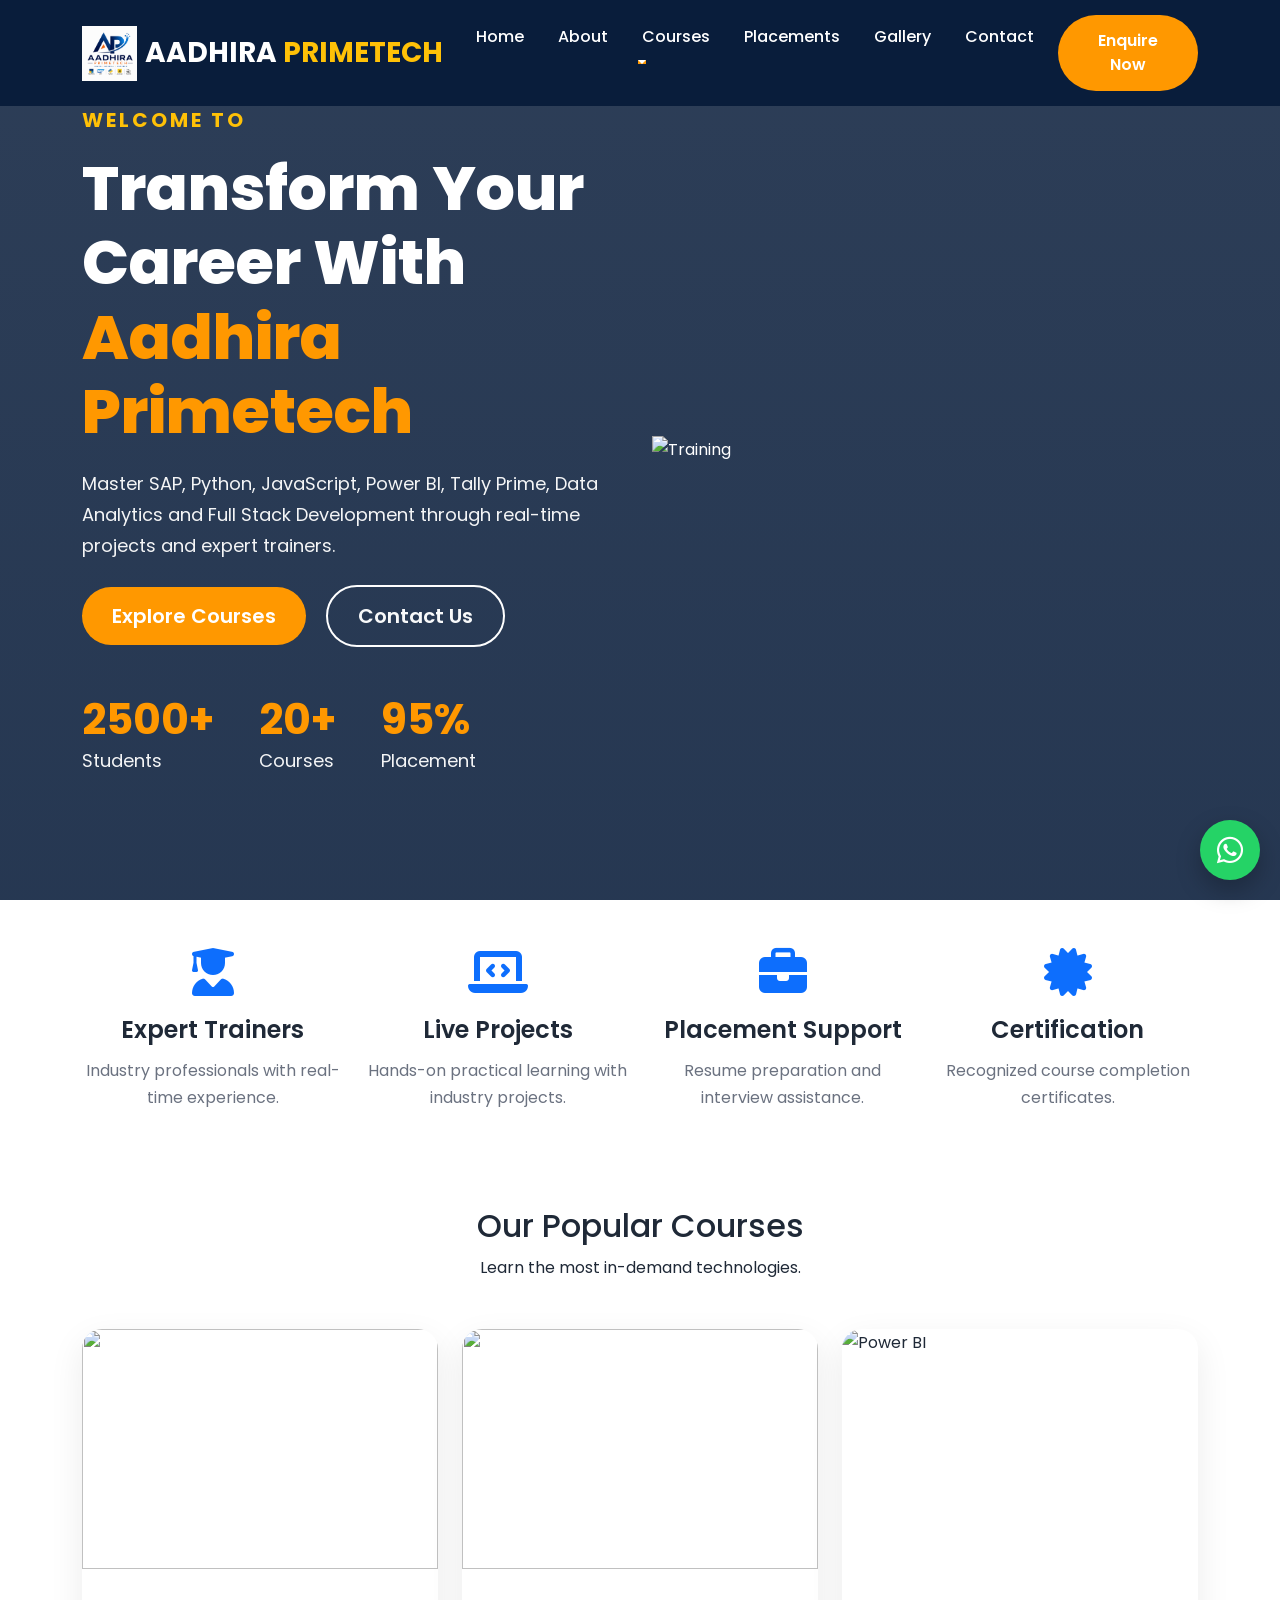
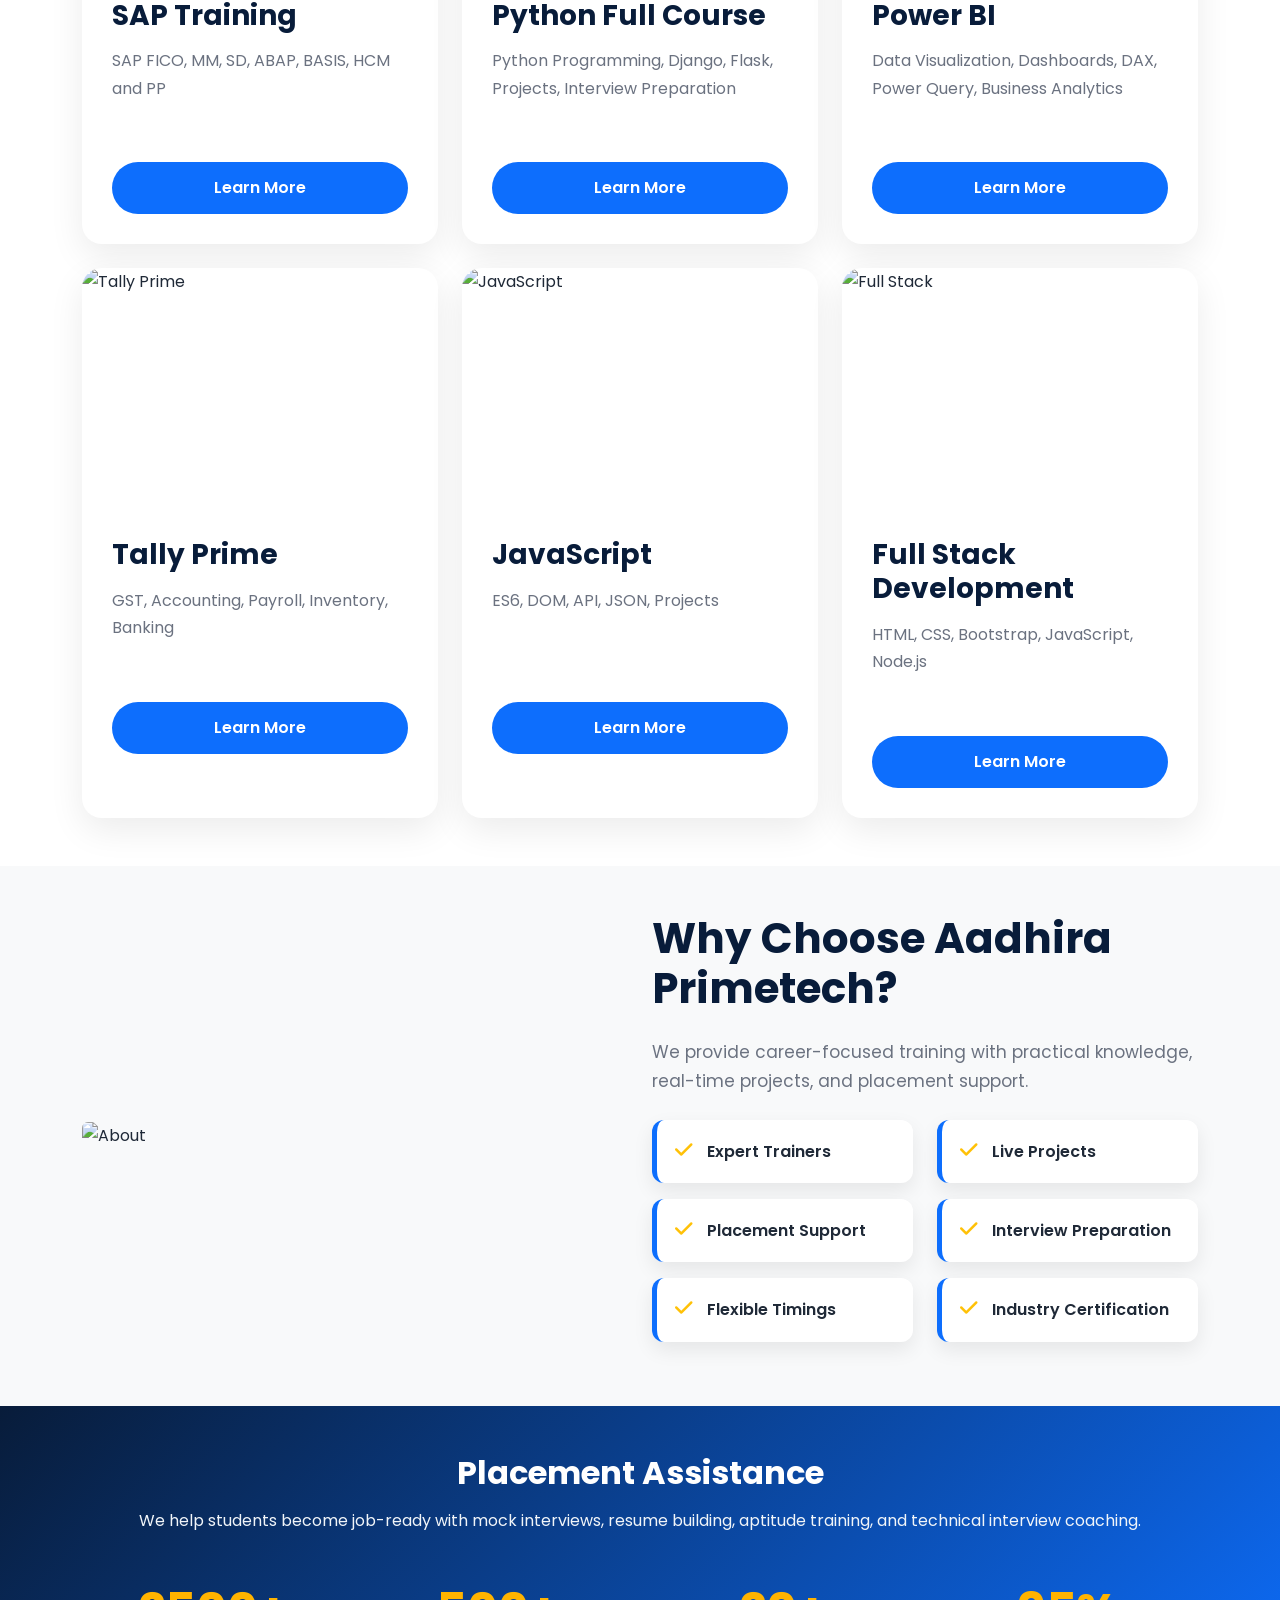
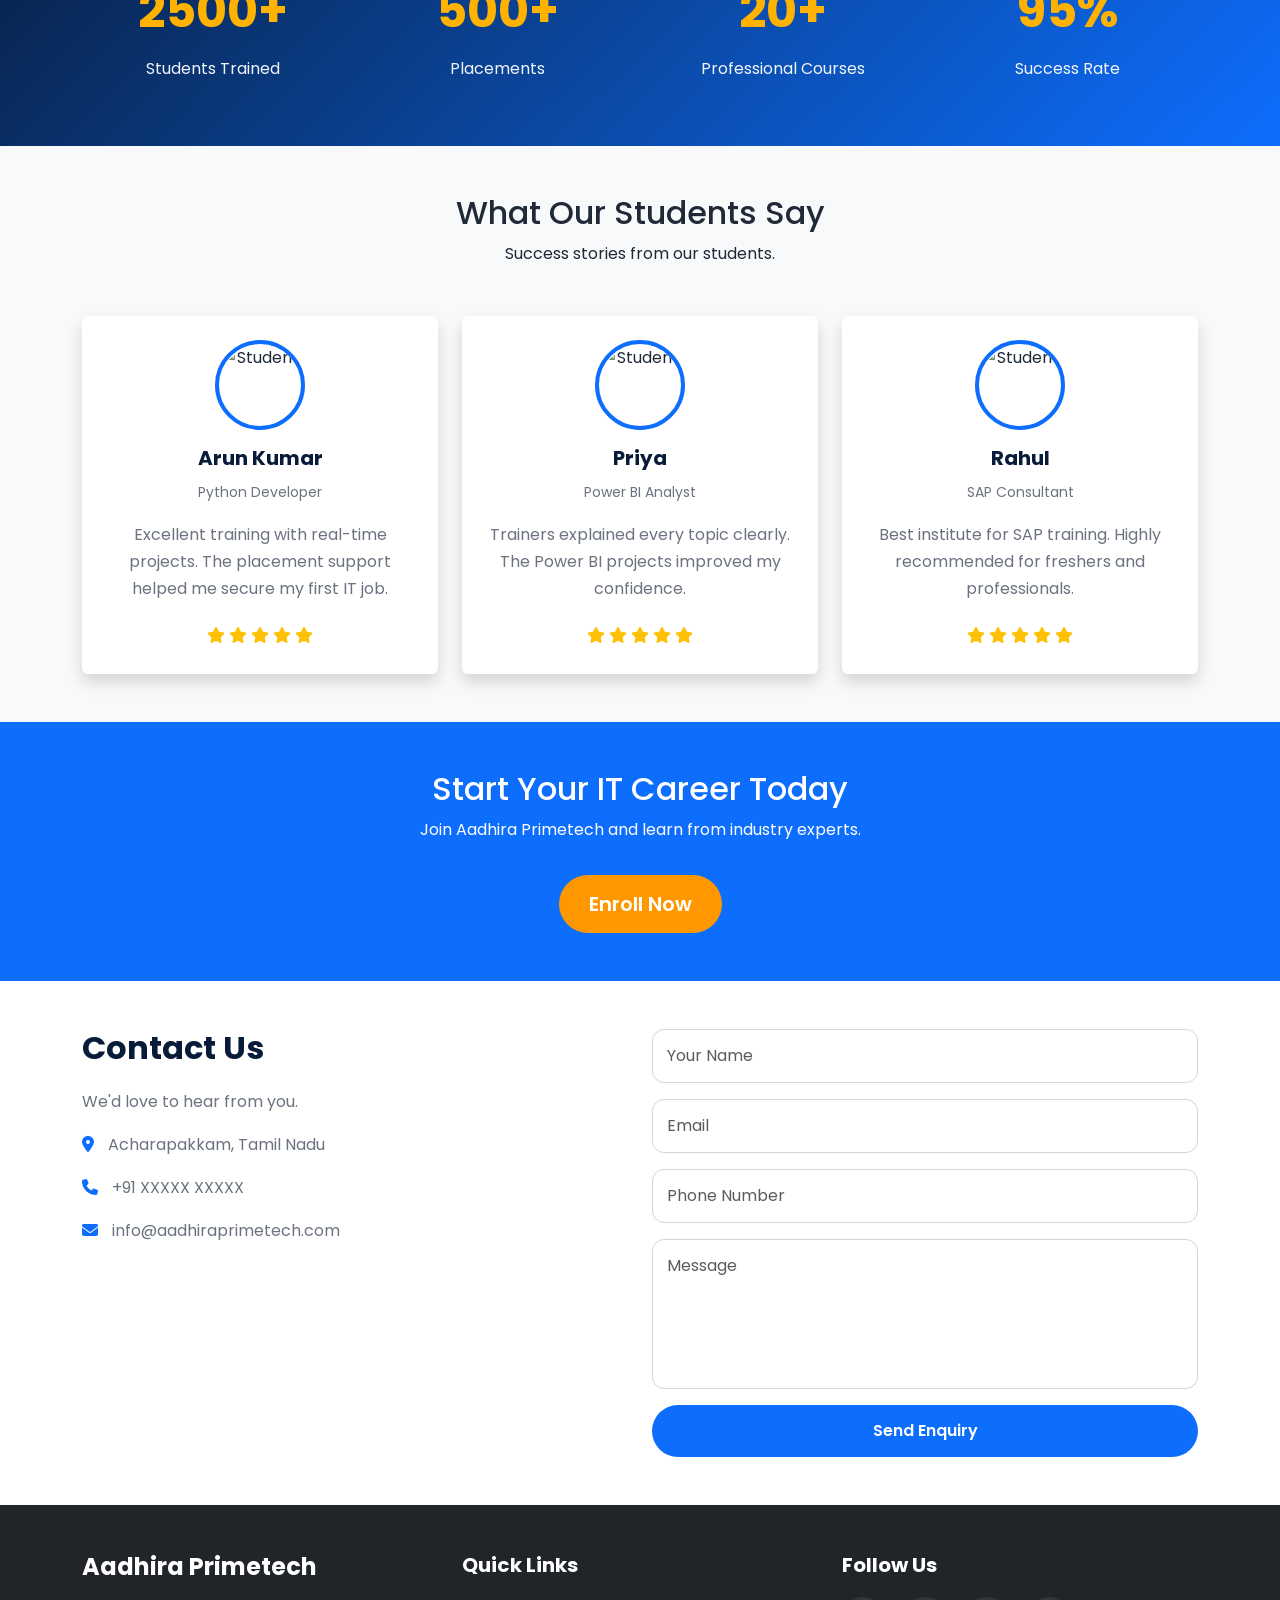
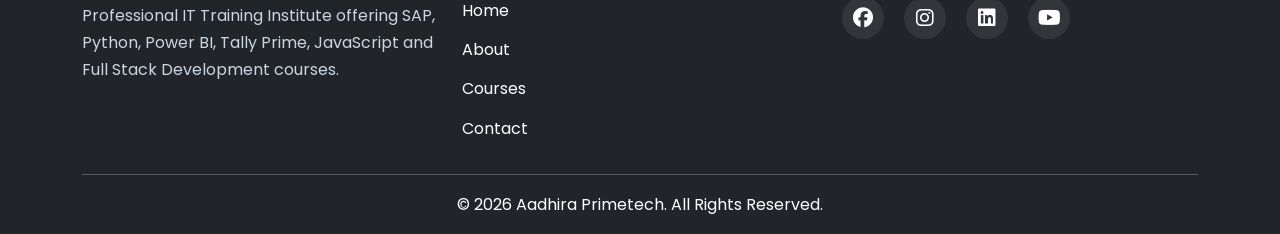
==== commit 90a6cdd4: "Rename Home.html to index.html" ====
--- a/index.html
+++ b/index.html
@@ -1,189 +1,1143 @@
 <!DOCTYPE html>
 <html lang="en">
+
 <head>
-<meta charset="UTF-8">
-<meta name="viewport" content="width=device-width, initial-scale=1.0">
-<title>Aadhira Primetech — IT &amp; SAP Institute, Acharapakkam</title>
-<meta name="description" content="SAP, full-stack development, data analytics and school coaching — online or walk in, GST Road, Acharapakkam, Chengalpattu.">
-<link rel="stylesheet" href="css/style.css">
+
+    <meta charset="UTF-8">
+    <meta name="viewport" content="width=device-width, initial-scale=1.0">
+
+    <title>Aadhira Primetech | SAP | Python | Power BI | Tally Training Institute</title>
+
+    <meta name="description"
+        content="Aadhira Primetech offers SAP, Python, JavaScript, Power BI, Tally Prime, Full Stack Development, SQL and Data Analytics Training.">
+
+    <!-- Bootstrap -->
+
+    <link href="https://cdn.jsdelivr.net/npm/bootstrap@5.3.3/dist/css/bootstrap.min.css" rel="stylesheet">
+
+    <!-- Font Awesome -->
+
+    <link href="https://cdnjs.cloudflare.com/ajax/libs/font-awesome/6.5.2/css/all.min.css" rel="stylesheet">
+
+    <!-- Google Font -->
+
+    <link rel="preconnect" href="https://fonts.googleapis.com">
+
+    <link rel="preconnect" href="https://fonts.gstatic.com" crossorigin>
+
+    <link href="https://fonts.googleapis.com/css2?family=Poppins:wght@300;400;500;600;700;800&display=swap"
+        rel="stylesheet">
+
+    <!-- AOS Animation -->
+
+    <link href="https://unpkg.com/aos@2.3.4/dist/aos.css" rel="stylesheet">
+
+    <!-- Swiper -->
+
+    <link rel="stylesheet" href="https://cdn.jsdelivr.net/npm/swiper@11/swiper-bundle.min.css">
+
+    <!-- Custom CSS -->
+
+    <link rel="stylesheet" href="assets/css/style.css">
+
 </head>
+
 <body>
 
-<header class="site">
-  <div class="container nav-row">
-   <a href="index.html" class="brand">
-    <img src="images/aadhitrJPG.JPG" alt="Aadhira Primetech Logo" class="brand-mark">
-    <span>
-        AADHIRA PRIMETECH
-        <small>IT &amp; SAP Institute</small>
-    </span>
+<!-- ================= NAVBAR ================= -->
+
+<nav class="navbar navbar-expand-lg fixed-top navbar-dark">
+
+<div class="container">
+
+<a class="navbar-brand fw-bold" href="#">
+
+<img src="assets/images/logo.png" height="55">
+
+<span class="ms-2">
+
+AADHIRA
+
+<span class="text-warning">PRIMETECH</span>
+
+</span>
+
 </a>
-    <nav class="main-links">
-      <a href="index.html" class="active">Home</a>
-      <a href="about.html">About</a>
-      <a href="services.html">Services</a>
-      <a href="contact.html">Contact</a>
-    </nav>
-    <a class="cta-call" href="tel:+918489295597">
-      <svg width="14" height="14" viewBox="0 0 24 24" fill="none"><path d="M6.6 10.8c1.4 2.8 3.8 5.1 6.6 6.6l2.2-2.2c.3-.3.7-.4 1-.2 1.1.5 2.3.8 3.6.8.6 0 1 .4 1 1v3.5c0 .6-.4 1-1 1C10.5 21.3 2.7 13.5 2.7 4.7c0-.6.4-1 1-1H7.2c.6 0 1 .4 1 1 0 1.3.3 2.5.8 3.6.2.3.1.7-.2 1L6.6 10.8z" fill="currentColor"/></svg>
-      84892 95597
-    </a>
-    <button class="menu-toggle" id="menuToggle" aria-label="Open menu" aria-expanded="false"><span></span></button>
-  </div>
-</header>
-
-<div id="mobileNav">
-  <div class="container">
-    <a href="index.html">Home</a>
-    <a href="about.html">About</a>
-    <a href="services.html">Services</a>
-    <a href="contact.html">Contact</a>
-  </div>
-</div>
-
-<main>
+
+<button class="navbar-toggler"
+
+type="button"
+
+data-bs-toggle="collapse"
+
+data-bs-target="#navbar">
+
+<span class="navbar-toggler-icon"></span>
+
+</button>
+
+<div class="collapse navbar-collapse"
+
+id="navbar">
+
+<ul class="navbar-nav ms-auto">
+
+<li class="nav-item">
+
+<a class="nav-link active"
+
+href="#">Home</a>
+
+</li>
+
+<li class="nav-item">
+
+<a class="nav-link"
+
+href="#">About</a>
+
+</li>
+
+<li class="nav-item dropdown">
+
+<a class="nav-link dropdown-toggle"
+
+href="#"
+
+role="button"
+
+data-bs-toggle="dropdown">
+
+Courses
+
+</a>
+
+<ul class="dropdown-menu">
+
+<li><a class="dropdown-item" href="#">SAP FICO</a></li>
+
+<li><a class="dropdown-item" href="#">SAP MM</a></li>
+
+<li><a class="dropdown-item" href="#">SAP SD</a></li>
+
+<li><a class="dropdown-item" href="#">SAP ABAP</a></li>
+
+<li><a class="dropdown-item" href="#">Python</a></li>
+
+<li><a class="dropdown-item" href="#">JavaScript</a></li>
+
+<li><a class="dropdown-item" href="#">Power BI</a></li>
+
+<li><a class="dropdown-item" href="#">Tally Prime</a></li>
+
+<li><a class="dropdown-item" href="#">Full Stack</a></li>
+
+</ul>
+
+</li>
+
+<li class="nav-item">
+
+<a class="nav-link"
+
+href="#">Placements</a>
+
+</li>
+
+<li class="nav-item">
+
+<a class="nav-link"
+
+href="#">Gallery</a>
+
+</li>
+
+<li class="nav-item">
+
+<a class="nav-link"
+
+href="#">Contact</a>
+
+</li>
+
+<li class="nav-item">
+
+<a href="#"
+
+class="btn btn-warning ms-lg-3">
+
+Enquire Now
+
+</a>
+
+</li>
+
+</ul>
+
+</div>
+
+</div>
+
+</nav>
+
+<!-- ================= HERO ================= -->
 
 <section class="hero">
-  <div class="container hero-grid">
-    <div>
-      <div class="eyebrow">Acharapakkam · Chengalpattu · Tamil Nadu</div>
-      <h1 class="headline">The systems behind every big company — <em>taught right here.</em></h1>
-      <p class="lede">SAP, full‑stack development, data analytics, and CBSE/State Board coaching — walk in or join online. Project‑based courses come with an internship certificate.</p>
-      <div class="hero-ctas">
-        <a class="btn btn-primary" href="https://wa.me/918489295597?text=Hi%2C%20I%27d%20like%20to%20know%20more%20about%20courses%20at%20Aadhira%20Primetech." target="_blank" rel="noopener">
-          <svg width="15" height="15" viewBox="0 0 24 24" fill="none"><path d="M16.6 14.2c-.3-.1-1.6-.8-1.9-.9-.2-.1-.4-.1-.6.1-.2.2-.6.9-.8 1-.1.2-.3.2-.5.1-1.2-.6-2.4-1.5-3.3-2.8-.2-.2-.1-.4 0-.5.2-.2.4-.5.6-.8.2-.2.1-.4 0-.6-.1-.2-.6-1.4-.8-1.9-.2-.4-.4-.4-.6-.4h-.5c-.2 0-.5.1-.7.3-.7.7-1 1.6-1 2.6.1 1.4.7 2.8 1.8 4.1 1.5 1.9 3.2 3 5.5 3.5.6.1 1.2.1 1.7-.1.6-.2 1.7-1 2-1.9.3-.9.3-1.6.2-1.8-.1-.1-.3-.2-.6-.3z" fill="#fff"/></svg>
-          WhatsApp Us
+
+<div class="container">
+
+<div class="row align-items-center">
+
+<div class="col-lg-6">
+
+<div data-aos="fade-right">
+
+<h5 class="text-warning fw-bold">
+
+WELCOME TO
+
+</h5>
+
+<h1>
+
+Transform Your Career With
+
+<span>
+
+Aadhira Primetech
+
+</span>
+
+</h1>
+
+<p>
+
+Master SAP, Python, JavaScript,
+
+Power BI, Tally Prime,
+
+Data Analytics and
+
+Full Stack Development
+
+through real-time projects
+
+and expert trainers.
+
+</p>
+
+<div class="mt-4">
+
+<a href="#"
+
+class="btn btn-warning btn-lg">
+
+Explore Courses
+
+</a>
+
+<a href="#"
+
+class="btn btn-outline-light btn-lg ms-3">
+
+Contact Us
+
+</a>
+
+</div>
+
+<div class="hero-stats mt-5">
+
+<div>
+
+<h2>2500+</h2>
+
+<p>Students</p>
+
+</div>
+
+<div>
+
+<h2>20+</h2>
+
+<p>Courses</p>
+
+</div>
+
+<div>
+
+<h2>95%</h2>
+
+<p>Placement</p>
+
+</div>
+
+</div>
+
+</div>
+
+</div>
+
+<div class="col-lg-6">
+
+<div class="hero-image"
+
+data-aos="zoom-in">
+
+<img src="assets/images/hero.png"
+
+class="img-fluid"
+
+alt="Training">
+
+</div>
+
+</div>
+
+</div>
+
+</div>
+
+</section>
+
+<!-- ================= FEATURES ================= -->
+
+<section class="py-5">
+
+<div class="container">
+
+<div class="row text-center">
+
+<div class="col-md-3">
+
+<div class="feature-card">
+
+<i class="fa-solid fa-user-graduate"></i>
+
+<h4>Expert Trainers</h4>
+
+<p>Industry professionals with real-time experience.</p>
+
+</div>
+
+</div>
+
+<div class="col-md-3">
+
+<div class="feature-card">
+
+<i class="fa-solid fa-laptop-code"></i>
+
+<h4>Live Projects</h4>
+
+<p>Hands-on practical learning with industry projects.</p>
+
+</div>
+
+</div>
+
+<div class="col-md-3">
+
+<div class="feature-card">
+
+<i class="fa-solid fa-briefcase"></i>
+
+<h4>Placement Support</h4>
+
+<p>Resume preparation and interview assistance.</p>
+
+</div>
+
+</div>
+
+<div class="col-md-3">
+
+<div class="feature-card">
+
+<i class="fa-solid fa-certificate"></i>
+
+<h4>Certification</h4>
+
+<p>Recognized course completion certificates.</p>
+
+</div>
+
+</div>
+
+</div>
+
+</div>
+
+</section>
+
+<!-- ================= COURSES START ================= -->
+
+<section class="courses py-5">
+
+<div class="container">
+
+<div class="text-center mb-5">
+
+<h2>Our Popular Courses</h2>
+
+<p>
+
+Learn the most in-demand technologies.
+
+</p>
+
+</div>
+
+<div class="row g-4">
+
+<div class="col-lg-4">
+
+<div class="course-card">
+
+<img src="assets/images/course/sap.jpg"
+
+class="img-fluid">
+
+<div class="p-4">
+
+<h3>SAP Training</h3>
+
+<p>
+
+SAP FICO, MM, SD,
+
+ABAP, BASIS,
+
+HCM and PP
+
+</p>
+
+<a href="#"
+
+class="btn btn-primary">
+
+Learn More
+
+</a>
+
+</div>
+
+</div>
+
+</div>
+
+<div class="col-lg-4">
+
+<div class="course-card">
+
+<img src="assets/images/course/python.jpg"
+
+class="img-fluid">
+
+<div class="p-4">
+
+<h3>Python Full Course</h3>
+
+<p>
+
+Python Programming,
+
+Django,
+
+Flask,
+
+Projects,
+
+Interview Preparation
+
+</p>
+
+<a href="#"
+
+class="btn btn-primary">
+
+Learn More
+
+</a>
+
+</div>
+
+</div>
+
+</div>
+
+<!-- Course Card 3 -->
+
+<div class="col-lg-4">
+
+    <div class="course-card">
+
+        <img src="assets/images/course/powerbi.jpg"
+             class="img-fluid"
+             alt="Power BI">
+
+        <div class="p-4">
+
+            <h3>Power BI</h3>
+
+            <p>
+
+                Data Visualization,
+
+                Dashboards,
+
+                DAX,
+
+                Power Query,
+
+                Business Analytics
+
+            </p>
+
+            <a href="#" class="btn btn-primary">
+
+                Learn More
+
+            </a>
+
+        </div>
+
+    </div>
+
+</div>
+
+<!-- Course Card 4 -->
+
+<div class="col-lg-4">
+
+    <div class="course-card">
+
+        <img src="assets/images/course/tally.jpg"
+             class="img-fluid"
+             alt="Tally Prime">
+
+        <div class="p-4">
+
+            <h3>Tally Prime</h3>
+
+            <p>
+
+                GST,
+
+                Accounting,
+
+                Payroll,
+
+                Inventory,
+
+                Banking
+
+            </p>
+
+            <a href="#" class="btn btn-primary">
+
+                Learn More
+
+            </a>
+
+        </div>
+
+    </div>
+
+</div>
+
+<!-- Course Card 5 -->
+
+<div class="col-lg-4">
+
+    <div class="course-card">
+
+        <img src="assets/images/course/javascript.jpg"
+             class="img-fluid"
+             alt="JavaScript">
+
+        <div class="p-4">
+
+            <h3>JavaScript</h3>
+
+            <p>
+
+                ES6,
+
+                DOM,
+
+                API,
+
+                JSON,
+
+                Projects
+
+            </p>
+
+            <a href="#" class="btn btn-primary">
+
+                Learn More
+
+            </a>
+
+        </div>
+
+    </div>
+
+</div>
+
+<!-- Course Card 6 -->
+
+<div class="col-lg-4">
+
+    <div class="course-card">
+
+        <img src="assets/images/course/fullstack.jpg"
+             class="img-fluid"
+             alt="Full Stack">
+
+        <div class="p-4">
+
+            <h3>Full Stack Development</h3>
+
+            <p>
+
+                HTML,
+
+                CSS,
+
+                Bootstrap,
+
+                JavaScript,
+
+                Node.js
+
+            </p>
+
+            <a href="#" class="btn btn-primary">
+
+                Learn More
+
+            </a>
+
+        </div>
+
+    </div>
+
+</div>
+
+</div>
+
+</div>
+
+</section>
+
+<!-- ================= WHY CHOOSE US ================= -->
+
+<section class="why-us py-5 bg-light">
+
+    <div class="container">
+
+        <div class="row align-items-center">
+
+            <div class="col-lg-6" data-aos="fade-right">
+
+                <img src="assets/images/about.png"
+                     class="img-fluid rounded"
+                     alt="About">
+
+            </div>
+
+            <div class="col-lg-6" data-aos="fade-left">
+
+                <h2 class="fw-bold mb-4">
+
+                    Why Choose Aadhira Primetech?
+
+                </h2>
+
+                <p>
+
+                    We provide career-focused training with practical
+                    knowledge, real-time projects, and placement support.
+
+                </p>
+
+                <div class="row mt-4">
+
+                    <div class="col-md-6 mb-3">
+
+                        <div class="icon-box">
+
+                            <i class="fa-solid fa-check text-warning"></i>
+
+                            Expert Trainers
+
+                        </div>
+
+                    </div>
+
+                    <div class="col-md-6 mb-3">
+
+                        <div class="icon-box">
+
+                            <i class="fa-solid fa-check text-warning"></i>
+
+                            Live Projects
+
+                        </div>
+
+                    </div>
+
+                    <div class="col-md-6 mb-3">
+
+                        <div class="icon-box">
+
+                            <i class="fa-solid fa-check text-warning"></i>
+
+                            Placement Support
+
+                        </div>
+
+                    </div>
+
+                    <div class="col-md-6 mb-3">
+
+                        <div class="icon-box">
+
+                            <i class="fa-solid fa-check text-warning"></i>
+
+                            Interview Preparation
+
+                        </div>
+
+                    </div>
+
+                    <div class="col-md-6 mb-3">
+
+                        <div class="icon-box">
+
+                            <i class="fa-solid fa-check text-warning"></i>
+
+                            Flexible Timings
+
+                        </div>
+
+                    </div>
+
+                    <div class="col-md-6 mb-3">
+
+                        <div class="icon-box">
+
+                            <i class="fa-solid fa-check text-warning"></i>
+
+                            Industry Certification
+
+                        </div>
+
+                    </div>
+
+                </div>
+
+            </div>
+
+        </div>
+
+    </div>
+
+</section>
+
+<!-- ================= PLACEMENT SECTION ================= -->
+
+<section class="placement py-5">
+
+<div class="container">
+
+<div class="text-center mb-5">
+
+<h2>Placement Assistance</h2>
+
+<p>
+
+We help students become job-ready with mock interviews,
+resume building, aptitude training, and technical interview coaching.
+
+</p>
+
+</div>
+
+<div class="row text-center">
+
+<div class="col-md-3">
+
+<h2 class="text-primary">2500+</h2>
+
+<p>Students Trained</p>
+
+</div>
+
+<div class="col-md-3">
+
+<h2 class="text-primary">500+</h2>
+
+<p>Placements</p>
+
+</div>
+
+<div class="col-md-3">
+
+<h2 class="text-primary">20+</h2>
+
+<p>Professional Courses</p>
+
+</div>
+
+<div class="col-md-3">
+
+<h2 class="text-primary">95%</h2>
+
+<p>Success Rate</p>
+
+</div>
+
+</div>
+
+</div>
+
+</section>
+
+<!-- Continue with Part 3 -->
+
+<!-- ================= TESTIMONIALS ================= -->
+
+<section class="testimonials py-5 bg-light">
+
+    <div class="container">
+
+        <div class="text-center mb-5">
+
+            <h2>What Our Students Say</h2>
+
+            <p>Success stories from our students.</p>
+
+        </div>
+
+        <div class="row g-4">
+
+            <div class="col-lg-4">
+
+                <div class="testimonial-card p-4 shadow rounded bg-white">
+
+                    <img src="assets/images/students/student1.jpg"
+                         class="rounded-circle mb-3"
+                         width="80"
+                         alt="Student">
+
+                    <h5>Arun Kumar</h5>
+
+                    <small>Python Developer</small>
+
+                    <p class="mt-3">
+                        Excellent training with real-time projects.
+                        The placement support helped me secure my first IT job.
+                    </p>
+
+                    <div class="text-warning">
+
+                        <i class="fa-solid fa-star"></i>
+                        <i class="fa-solid fa-star"></i>
+                        <i class="fa-solid fa-star"></i>
+                        <i class="fa-solid fa-star"></i>
+                        <i class="fa-solid fa-star"></i>
+
+                    </div>
+
+                </div>
+
+            </div>
+
+            <div class="col-lg-4">
+
+                <div class="testimonial-card p-4 shadow rounded bg-white">
+
+                    <img src="assets/images/students/student2.jpg"
+                         class="rounded-circle mb-3"
+                         width="80"
+                         alt="Student">
+
+                    <h5>Priya</h5>
+
+                    <small>Power BI Analyst</small>
+
+                    <p class="mt-3">
+                        Trainers explained every topic clearly.
+                        The Power BI projects improved my confidence.
+                    </p>
+
+                    <div class="text-warning">
+
+                        <i class="fa-solid fa-star"></i>
+                        <i class="fa-solid fa-star"></i>
+                        <i class="fa-solid fa-star"></i>
+                        <i class="fa-solid fa-star"></i>
+                        <i class="fa-solid fa-star"></i>
+
+                    </div>
+
+                </div>
+
+            </div>
+
+            <div class="col-lg-4">
+
+                <div class="testimonial-card p-4 shadow rounded bg-white">
+
+                    <img src="assets/images/students/student3.jpg"
+                         class="rounded-circle mb-3"
+                         width="80"
+                         alt="Student">
+
+                    <h5>Rahul</h5>
+
+                    <small>SAP Consultant</small>
+
+                    <p class="mt-3">
+                        Best institute for SAP training.
+                        Highly recommended for freshers and professionals.
+                    </p>
+
+                    <div class="text-warning">
+
+                        <i class="fa-solid fa-star"></i>
+                        <i class="fa-solid fa-star"></i>
+                        <i class="fa-solid fa-star"></i>
+                        <i class="fa-solid fa-star"></i>
+                        <i class="fa-solid fa-star"></i>
+
+                    </div>
+
+                </div>
+
+            </div>
+
+        </div>
+
+    </div>
+
+</section>
+
+<!-- ================= CALL TO ACTION ================= -->
+
+<section class="py-5 bg-primary text-white text-center">
+
+    <div class="container">
+
+        <h2>Start Your IT Career Today</h2>
+
+        <p>
+            Join Aadhira Primetech and learn from industry experts.
+        </p>
+
+        <a href="#"
+           class="btn btn-warning btn-lg mt-3">
+
+            Enroll Now
+
         </a>
-        <a class="btn btn-ghost" href="contact.html">Enquire about a course</a>
-      </div>
-      <div class="fact-strip">
-        <div><div class="fnum">9–9</div><div class="flabel">Office hours, daily</div></div>
-        <div><div class="fnum">9</div><div class="flabel">Pro &amp; IT courses</div></div>
-        <div><div class="fnum">100%</div><div class="flabel">Job assistance</div></div>
-      </div>
+
     </div>
-    <div class="seal-wrap">
-      <svg class="seal" viewBox="0 0 300 300">
-        <defs>
-          <path id="arcTop" d="M 35 150 A 115 115 0 1 1 265 150" />
-          <path id="arcBottom" d="M 265 160 A 115 115 0 1 0 35 160" />
-        </defs>
-        <circle cx="150" cy="150" r="138" fill="none" stroke="#7E1538" stroke-width="1.2" opacity="0.5"/>
-        <circle cx="150" cy="150" r="125" fill="none" stroke="#7E1538" stroke-width="2.4"/>
-        <circle cx="150" cy="150" r="118" fill="none" stroke="#7E1538" stroke-width="0.8"/>
-        <circle cx="150" cy="150" r="78" fill="none" stroke="#1B2A4A" stroke-width="1.4"/>
-        <text font-family="IBM Plex Mono" font-size="14.5" font-weight="700" letter-spacing="2" fill="#7E1538">
-          <textPath href="#arcTop" startOffset="50%" text-anchor="middle">AADHIRA PRIMETECH</textPath>
-        </text>
-        <text font-family="IBM Plex Mono" font-size="12.5" font-weight="700" letter-spacing="2" fill="#7E1538">
-          <textPath href="#arcBottom" startOffset="50%" text-anchor="middle">100% JOB ASSISTANCE</textPath>
-        </text>
-        <text x="150" y="142" text-anchor="middle" font-family="IBM Plex Serif" font-style="italic" font-size="20" fill="#1B2A4A">IT &amp; SAP</text>
-        <text x="150" y="166" text-anchor="middle" font-family="IBM Plex Mono" font-size="10.5" letter-spacing="3" fill="#1B2A4A">INSTITUTE</text>
-        <line x1="120" y1="152" x2="180" y2="152" stroke="#1B2A4A" stroke-width="1"/>
-      </svg>
+
+</section>
+
+<!-- ================= CONTACT ================= -->
+
+<section class="py-5" id="contact">
+
+    <div class="container">
+
+        <div class="row">
+
+            <div class="col-lg-6">
+
+                <h2>Contact Us</h2>
+
+                <p>
+                    We'd love to hear from you.
+                </p>
+
+                <p>
+
+                    <i class="fa-solid fa-location-dot text-primary"></i>
+
+                    Acharapakkam, Tamil Nadu
+
+                </p>
+
+                <p>
+
+                    <i class="fa-solid fa-phone text-primary"></i>
+
+                    +91 XXXXX XXXXX
+
+                </p>
+
+                <p>
+
+                    <i class="fa-solid fa-envelope text-primary"></i>
+
+                    info@aadhiraprimetech.com
+
+                </p>
+
+            </div>
+
+            <div class="col-lg-6">
+
+                <form>
+
+                    <div class="mb-3">
+
+                        <input type="text"
+                               class="form-control"
+                               placeholder="Your Name">
+
+                    </div>
+
+                    <div class="mb-3">
+
+                        <input type="email"
+                               class="form-control"
+                               placeholder="Email">
+
+                    </div>
+
+                    <div class="mb-3">
+
+                        <input type="text"
+                               class="form-control"
+                               placeholder="Phone Number">
+
+                    </div>
+
+                    <div class="mb-3">
+
+                        <textarea class="form-control"
+                                  rows="5"
+                                  placeholder="Message"></textarea>
+
+                    </div>
+
+                    <button class="btn btn-primary w-100">
+
+                        Send Enquiry
+
+                    </button>
+
+                </form>
+
+            </div>
+
+        </div>
+
     </div>
-  </div>
+
 </section>
 
-<section class="container">
-  <div class="section-head">
-    <h2>What you can study here</h2>
-    <span class="section-tag">2 tracks, one roof</span>
-  </div>
-  <div class="modes-grid" style="grid-template-columns:1fr 1fr;">
-    <div class="mode-card">
-      <span class="mtag">9 courses</span>
-      <h4>Professional &amp; IT training</h4>
-      <p>SAP FICO, SAP MM, Full Stack Development, Data Analytics, Software Testing, Tally, Advanced Excel, Java/Python/SQL, Investment Banking.</p>
-      <a class="btn btn-ghost" style="margin-top:18px;" href="services.html#courses">View courses →</a>
+<!-- ================= FOOTER ================= -->
+
+<footer class="bg-dark text-white pt-5 pb-3">
+
+    <div class="container">
+
+        <div class="row">
+
+            <div class="col-lg-4">
+
+                <h4>Aadhira Primetech</h4>
+
+                <p>
+                    Professional IT Training Institute offering SAP,
+                    Python, Power BI, Tally Prime, JavaScript and
+                    Full Stack Development courses.
+                </p>
+
+            </div>
+
+            <div class="col-lg-4">
+
+                <h5>Quick Links</h5>
+
+                <ul class="list-unstyled">
+
+                    <li><a href="#" class="text-white text-decoration-none">Home</a></li>
+
+                    <li><a href="#" class="text-white text-decoration-none">About</a></li>
+
+                    <li><a href="#" class="text-white text-decoration-none">Courses</a></li>
+
+                    <li><a href="#" class="text-white text-decoration-none">Contact</a></li>
+
+                </ul>
+
+            </div>
+
+            <div class="col-lg-4">
+
+                <h5>Follow Us</h5>
+
+                <a href="#" class="text-white me-3"><i class="fab fa-facebook fa-lg"></i></a>
+                <a href="#" class="text-white me-3"><i class="fab fa-instagram fa-lg"></i></a>
+                <a href="#" class="text-white me-3"><i class="fab fa-linkedin fa-lg"></i></a>
+                <a href="#" class="text-white"><i class="fab fa-youtube fa-lg"></i></a>
+
+            </div>
+
+        </div>
+
+        <hr>
+
+        <div class="text-center">
+
+            © 2026 Aadhira Primetech. All Rights Reserved.
+
+        </div>
+
     </div>
-    <div class="mode-card">
-      <span class="mtag">7 subjects</span>
-      <h4>School coaching, Class 6–12</h4>
-      <p>Maths &amp; Science, Bio Maths, Business Maths, Accountancy, and full board‑exam coaching for Class 10 and 12.</p>
-      <a class="btn btn-ghost" style="margin-top:18px;" href="services.html#coaching">View coaching →</a>
-    </div>
-  </div>
-</section>
-
-<section id="modes" class="container">
-  <div class="section-head">
-    <h2>Join how it suits you</h2>
-    <span class="section-tag">Offline · Online · Office</span>
-  </div>
-  <div class="modes-grid">
-    <div class="mode-card">
-      <span class="mtag">Walk‑in</span>
-      <div class="micon"><svg width="30" height="30" viewBox="0 0 24 24" fill="none"><path d="M12 2 2 8l10 6 10-6-10-6z" stroke="#1B2A4A" stroke-width="1.5"/><path d="M6 11v6c0 1.5 3 3 6 3s6-1.5 6-3v-6" stroke="#1B2A4A" stroke-width="1.5"/></svg></div>
-      <h4>Offline classes</h4>
-      <p>Sit in our Acharapakkam centre on GST Road, work on lab systems, and get direct one‑to‑one attention from faculty.</p>
-    </div>
-    <div class="mode-card">
-      <span class="mtag">From anywhere</span>
-      <div class="micon"><svg width="30" height="30" viewBox="0 0 24 24" fill="none"><path d="M2 8.5a14 14 0 0 1 20 0" stroke="#1B2A4A" stroke-width="1.5"/><path d="M5.5 12a9 9 0 0 1 13 0" stroke="#1B2A4A" stroke-width="1.5"/><path d="M9 15.5a4.5 4.5 0 0 1 6 0" stroke="#1B2A4A" stroke-width="1.5"/><circle cx="12" cy="19" r="1.2" fill="#1B2A4A"/></svg></div>
-      <h4>Online classes</h4>
-      <p>Live instructor‑led sessions, the same syllabus and project work, joined from home — recordings shared for revision.</p>
-    </div>
-    <div class="mode-card">
-      <span class="mtag">Mon – Sun</span>
-      <div class="micon"><svg width="30" height="30" viewBox="0 0 24 24" fill="none"><circle cx="12" cy="12" r="9" stroke="#1B2A4A" stroke-width="1.5"/><path d="M12 7v5l4 2" stroke="#1B2A4A" stroke-width="1.5" stroke-linecap="round"/></svg></div>
-      <h4>Office timing</h4>
-      <p>Open 9 AM to 9 PM, every day — drop by for a course consultation or call ahead to fix a slot.</p>
-    </div>
-  </div>
-</section>
-
-<div class="timing-band">
-  <div class="container timing-grid">
-    <div>
-      <h3>Admissions are open this term.</h3>
-      <p>Batches are kept small. Tell us the course and the mode that suits you — we'll confirm a seat over WhatsApp.</p>
-    </div>
-    <a class="timing-pill" href="contact.html" style="text-decoration:none;">
-      <span>ENQUIRE NOW</span><b>→</b>
-    </a>
-  </div>
-</div>
-
-</main>
-
-<footer class="site">
-  <svg class="foot-seal" viewBox="0 0 300 300"><circle cx="150" cy="150" r="120" fill="none" stroke="#EFE8D6" stroke-width="3"/><circle cx="150" cy="150" r="95" fill="none" stroke="#EFE8D6" stroke-width="1"/></svg>
-  <div class="container footer-grid">
-    <div>
-      <div class="foot-brand">Aadhira Primetech</div>
-      <p>IT &amp; SAP Institute and school coaching centre in Acharapakkam, Chengalpattu. Offline and online batches, with 100% job assistance.</p>
-    </div>
-    <div>
-      <h4>Visit / Call</h4>
-      <p>
-        GST Road, Kaveri Complex (upstairs)<br>
-        Acharapakkam, Chengalpattu 603301<br>
-        Tamil Nadu, India
-      </p>
-      <p>
-        <a href="tel:+918489295597">+91 84892 95597</a><br>
-        <a href="mailto:aadhiraprimetech@gmail.com">aadhiraprimetech@gmail.com</a>
-      </p>
-    </div>
-    <div>
-      <h4>Find us</h4>
-      <p><a href="https://www.google.com/maps/search/?api=1&query=Aadhira+Primetech+GST+Road+Kaveri+Complex+Acharapakkam+Chengalpattu+603301" target="_blank" rel="noopener">Open in Google Maps →</a></p>
-      <p><a href="https://wa.me/918489295597?text=Hi%2C%20I%27d%20like%20to%20know%20more%20about%20courses%20at%20Aadhira%20Primetech." target="_blank" rel="noopener">Chat on WhatsApp →</a></p>
-      <p>Office hours: 9 AM – 9 PM, daily</p>
-    </div>
-  </div>
-  <div class="container footer-bottom">
-    <span>© <span id="year"></span> Aadhira Primetech IT &amp; SAP Institute</span>
-    <span>Acharapakkam · Chengalpattu · Tamil Nadu</span>
-  </div>
+
 </footer>
 
-<a class="float-wa" href="https://wa.me/918489295597?text=Hi%2C%20I%27d%20like%20to%20know%20more%20about%20courses%20at%20Aadhira%20Primetech." target="_blank" rel="noopener" aria-label="Chat on WhatsApp">
-  <svg width="26" height="26" viewBox="0 0 24 24" fill="none"><path d="M16.6 14.2c-.3-.1-1.6-.8-1.9-.9-.2-.1-.4-.1-.6.1-.2.2-.6.9-.8 1-.1.2-.3.2-.5.1-1.2-.6-2.4-1.5-3.3-2.8-.2-.2-.1-.4 0-.5.2-.2.4-.5.6-.8.2-.2.1-.4 0-.6-.1-.2-.6-1.4-.8-1.9-.2-.4-.4-.4-.6-.4h-.5c-.2 0-.5.1-.7.3-.7.7-1 1.6-1 2.6.1 1.4.7 2.8 1.8 4.1 1.5 1.9 3.2 3 5.5 3.5.6.1 1.2.1 1.7-.1.6-.2 1.7-1 2-1.9.3-.9.3-1.6.2-1.8-.1-.1-.3-.2-.6-.3z" fill="#fff"/></svg>
+<!-- WhatsApp Button -->
+
+<a href="https://wa.me/91XXXXXXXXXX"
+   class="whatsapp-float"
+   target="_blank">
+
+    <i class="fab fa-whatsapp"></i>
+
 </a>
 
-<script src="js/script.js"></script>
+<!-- Bootstrap -->
+
+<script src="https://cdn.jsdelivr.net/npm/bootstrap@5.3.3/dist/js/bootstrap.bundle.min.js"></script>
+
+<!-- AOS -->
+
+<script src="https://unpkg.com/aos@2.3.4/dist/aos.js"></script>
+
+<script>
+AOS.init({
+    duration: 1000,
+    once: true
+});
+</script>
+
+<!-- Swiper -->
+
+<script src="https://cdn.jsdelivr.net/npm/swiper@11/swiper-bundle.min.js"></script>
+
+<!-- Custom JS -->
+
+<script src="assets/js/script.js"></script>
+
 </body>
-</html>
+</html>
--- a/assets/css/style.css
+++ b/assets/css/style.css
@@ -0,0 +1,1027 @@
+```css
+/*==================================================
+ Aadhira Primetech
+ Premium Training Institute Website
+ style.css
+==================================================*/
+
+*{
+    margin:0;
+    padding:0;
+    box-sizing:border-box;
+}
+
+html{
+    scroll-behavior:smooth;
+}
+
+body{
+    font-family:'Poppins',sans-serif;
+    background:#ffffff;
+    color:#1f2937;
+    overflow-x:hidden;
+    line-height:1.7;
+}
+
+img{
+
+    max-width:100%;
+
+    display:block;
+
+}
+
+a{
+
+    text-decoration:none;
+
+    transition:.4s;
+
+}
+
+ul{
+
+    list-style:none;
+
+}
+
+section{
+
+    padding:90px 0;
+
+}
+
+/*==============================
+ COLORS
+==============================*/
+
+:root{
+
+    --primary:#0d6efd;
+
+    --secondary:#081c3a;
+
+    --orange:#ff9800;
+
+    --light:#f8fafc;
+
+    --dark:#111827;
+
+    --gray:#6b7280;
+
+    --white:#ffffff;
+
+}
+
+/*==============================
+ NAVBAR
+==============================*/
+
+.navbar{
+
+    background:rgba(8,28,58,.95);
+
+    backdrop-filter:blur(12px);
+
+    transition:.4s;
+
+    padding:15px 0;
+
+}
+
+.navbar-brand{
+
+    display:flex;
+
+    align-items:center;
+
+    color:#fff!important;
+
+    font-size:28px;
+
+    font-weight:700;
+
+}
+
+.navbar-brand img{
+
+    height:55px;
+
+}
+
+.nav-link{
+
+    color:#fff!important;
+
+    margin-left:18px;
+
+    font-weight:500;
+
+    position:relative;
+
+}
+
+.nav-link:hover{
+
+    color:var(--orange)!important;
+
+}
+
+.nav-link::after{
+
+    content:"";
+
+    position:absolute;
+
+    left:0;
+
+    bottom:-6px;
+
+    width:0;
+
+    height:2px;
+
+    background:var(--orange);
+
+    transition:.4s;
+
+}
+
+.nav-link:hover::after{
+
+    width:100%;
+
+}
+
+.dropdown-menu{
+
+    border:none;
+
+    border-radius:12px;
+
+    box-shadow:0 15px 40px rgba(0,0,0,.15);
+
+}
+
+.dropdown-item{
+
+    padding:12px 18px;
+
+}
+
+.dropdown-item:hover{
+
+    background:var(--primary);
+
+    color:#fff;
+
+}
+
+/*==============================
+ BUTTONS
+==============================*/
+
+.btn{
+
+    border-radius:50px;
+
+    padding:14px 30px;
+
+    font-weight:600;
+
+    transition:.35s;
+
+}
+
+.btn-warning{
+
+    background:var(--orange);
+
+    border:none;
+
+    color:#fff;
+
+}
+
+.btn-warning:hover{
+
+    transform:translateY(-3px);
+
+    box-shadow:0 12px 25px rgba(255,152,0,.35);
+
+}
+
+.btn-primary{
+
+    background:var(--primary);
+
+    border:none;
+
+}
+
+.btn-primary:hover{
+
+    transform:translateY(-3px);
+
+}
+
+.btn-outline-light{
+
+    border:2px solid #fff;
+
+}
+
+.btn-outline-light:hover{
+
+    background:#fff;
+
+    color:var(--secondary);
+
+}
+
+/*==============================
+ HERO
+==============================*/
+
+.hero{
+
+    min-height:100vh;
+
+    display:flex;
+
+    align-items:center;
+
+    color:#fff;
+
+    background:
+
+    linear-gradient(rgba(8,28,58,.85),rgba(8,28,58,.88)),
+
+    url("../images/hero-bg.jpg");
+
+    background-size:cover;
+
+    background-position:center;
+
+}
+
+.hero h5{
+
+    letter-spacing:3px;
+
+    font-weight:700;
+
+}
+
+.hero h1{
+
+    font-size:62px;
+
+    font-weight:800;
+
+    margin:20px 0;
+
+    line-height:1.2;
+
+}
+
+.hero h1 span{
+
+    color:var(--orange);
+
+}
+
+.hero p{
+
+    font-size:18px;
+
+    opacity:.95;
+
+    max-width:600px;
+
+}
+
+.hero-image{
+
+    animation:float 4s ease-in-out infinite;
+
+}
+
+.hero-image img{
+
+    width:100%;
+
+}
+
+.hero-stats{
+
+    display:flex;
+
+    gap:45px;
+
+    margin-top:45px;
+
+}
+
+.hero-stats h2{
+
+    font-size:42px;
+
+    color:var(--orange);
+
+    font-weight:700;
+
+}
+
+.hero-stats p{
+
+    margin-top:-8px;
+
+    color:#fff;
+
+}
+
+/*==============================
+ FLOAT ANIMATION
+==============================*/
+
+@keyframes float{
+
+    0%{
+
+        transform:translateY(0px);
+
+    }
+
+    50%{
+
+        transform:translateY(-15px);
+
+    }
+
+    100%{
+
+        transform:translateY(0px);
+
+    }
+
+}
+
+/*==============================
+ SECTION TITLE
+==============================*/
+
+.section-title{
+
+    text-align:center;
+
+    margin-bottom:60px;
+
+}
+
+.section-title h2{
+
+    font-size:42px;
+
+    font-weight:700;
+
+    color:var(--secondary);
+
+}
+
+.section-title p{
+
+    color:var(--gray);
+
+    max-width:700px;
+
+    margin:auto;
+
+}
+```
+```css
+/*==================================================
+FEATURE CARDS
+==================================================*/
+
+.feature-card{
+
+    background:#ffffff;
+
+    padding:35px 25px;
+
+    border-radius:18px;
+
+    text-align:center;
+
+    transition:0.35s ease;
+
+    box-shadow:0 10px 25px rgba(0,0,0,.08);
+
+    height:100%;
+
+}
+
+.feature-card:hover{
+
+    transform:translateY(-10px);
+
+    box-shadow:0 18px 45px rgba(0,0,0,.15);
+
+}
+
+.feature-card i{
+
+    font-size:48px;
+
+    color:var(--primary);
+
+    margin-bottom:20px;
+
+}
+
+.feature-card h4{
+
+    font-size:24px;
+
+    font-weight:600;
+
+    margin-bottom:12px;
+
+}
+
+.feature-card p{
+
+    color:var(--gray);
+
+    margin:0;
+
+}
+
+/*==================================================
+COURSES
+==================================================*/
+
+.courses{
+    background:#ffffff;
+}
+
+.course-card{
+
+    background:#ffffff;
+
+    border-radius:20px;
+
+    overflow:hidden;
+
+    box-shadow:0 12px 35px rgba(0,0,0,.08);
+
+    transition:.4s;
+
+    height:100%;
+
+}
+
+.course-card:hover{
+
+    transform:translateY(-12px);
+
+    box-shadow:0 20px 50px rgba(0,0,0,.15);
+
+}
+
+.course-card img{
+
+    width:100%;
+
+    height:240px;
+
+    object-fit:cover;
+
+}
+
+.course-card .p-4{
+
+    padding:30px !important;
+
+}
+
+.course-card h3{
+
+    color:var(--secondary);
+
+    font-weight:700;
+
+    margin-bottom:15px;
+
+}
+
+.course-card p{
+
+    color:var(--gray);
+
+    margin-bottom:25px;
+
+    min-height:90px;
+
+}
+
+.course-card .btn{
+
+    width:100%;
+
+}
+
+/*==================================================
+WHY CHOOSE US
+==================================================*/
+
+.why-us{
+
+    background:#ffffff;
+
+}
+
+.why-us h2{
+
+    color:var(--secondary);
+
+    font-size:42px;
+
+    font-weight:700;
+
+    margin-bottom:20px;
+
+}
+
+.why-us p{
+
+    color:var(--gray);
+
+    font-size:17px;
+
+}
+
+.icon-box{
+
+    background:#ffffff;
+
+    border-left:5px solid var(--primary);
+
+    border-radius:12px;
+
+    padding:18px;
+
+    box-shadow:0 8px 20px rgba(0,0,0,.08);
+
+    font-weight:600;
+
+    transition:.3s;
+
+}
+
+.icon-box:hover{
+
+    background:var(--primary);
+
+    color:#ffffff;
+
+    transform:translateX(8px);
+
+}
+
+.icon-box:hover i{
+
+    color:#ffffff !important;
+
+}
+
+.icon-box i{
+
+    margin-right:10px;
+
+    font-size:20px;
+
+}
+
+/*==================================================
+PLACEMENT
+==================================================*/
+
+.placement{
+
+    background:linear-gradient(135deg,#081c3a,#0d6efd);
+
+    color:#ffffff;
+
+}
+
+.placement h2{
+
+    font-weight:700;
+
+    margin-bottom:15px;
+
+}
+
+.placement .text-primary{
+
+    color:#ffb300 !important;
+
+    font-size:48px;
+
+    font-weight:700;
+
+}
+
+.placement p{
+
+    color:#f1f5f9;
+
+}
+
+/*==================================================
+COUNTER BOXES
+==================================================*/
+
+.counter-box{
+
+    background:#ffffff;
+
+    border-radius:18px;
+
+    padding:35px;
+
+    text-align:center;
+
+    transition:.3s;
+
+    box-shadow:0 10px 25px rgba(0,0,0,.08);
+
+}
+
+.counter-box:hover{
+
+    transform:translateY(-8px);
+
+}
+
+.counter-box h2{
+
+    color:var(--primary);
+
+    font-size:48px;
+
+    font-weight:700;
+
+}
+
+.counter-box span{
+
+    color:var(--gray);
+
+    display:block;
+
+    margin-top:8px;
+
+    font-size:16px;
+
+}
+
+/*==================================================
+COMMON IMAGE EFFECTS
+==================================================*/
+
+.rounded-image{
+
+    border-radius:20px;
+
+    overflow:hidden;
+
+    box-shadow:0 15px 40px rgba(0,0,0,.12);
+
+}
+
+.rounded-image img{
+
+    transition:.4s;
+
+}
+
+.rounded-image:hover img{
+
+    transform:scale(1.05);
+
+}
+```
+```css
+/*==================================================
+TESTIMONIALS
+==================================================*/
+
+.testimonials{
+    background:#f8fafc;
+}
+
+.testimonial-card{
+    background:#fff;
+    border-radius:20px;
+    padding:35px;
+    text-align:center;
+    transition:.35s ease;
+    box-shadow:0 10px 30px rgba(0,0,0,.08);
+    height:100%;
+}
+
+.testimonial-card:hover{
+    transform:translateY(-10px);
+    box-shadow:0 18px 40px rgba(0,0,0,.15);
+}
+
+.testimonial-card img{
+    width:90px;
+    height:90px;
+    border-radius:50%;
+    object-fit:cover;
+    margin:0 auto 20px;
+    border:4px solid var(--primary);
+}
+
+.testimonial-card h5{
+    font-weight:700;
+    color:var(--secondary);
+}
+
+.testimonial-card small{
+    color:var(--gray);
+}
+
+.testimonial-card p{
+    margin:20px 0;
+    color:var(--gray);
+}
+
+.testimonial-card .fa-star{
+    color:#ffc107;
+}
+
+/*==================================================
+CONTACT
+==================================================*/
+
+#contact{
+    background:#ffffff;
+}
+
+#contact h2{
+    color:var(--secondary);
+    font-weight:700;
+    margin-bottom:20px;
+}
+
+#contact p{
+    color:var(--gray);
+}
+
+#contact i{
+    color:var(--primary);
+    margin-right:10px;
+}
+
+#contact .form-control{
+    border-radius:12px;
+    padding:14px;
+    border:1px solid #d1d5db;
+    box-shadow:none;
+}
+
+#contact .form-control:focus{
+    border-color:var(--primary);
+    box-shadow:0 0 0 .2rem rgba(13,110,253,.15);
+}
+
+#contact textarea{
+    resize:none;
+}
+
+/*==================================================
+FOOTER
+==================================================*/
+
+footer{
+    background:var(--secondary);
+    color:#fff;
+}
+
+footer h4,
+footer h5{
+    font-weight:700;
+    margin-bottom:20px;
+}
+
+footer p{
+    color:#cbd5e1;
+}
+
+footer ul{
+    padding:0;
+}
+
+footer ul li{
+    margin-bottom:12px;
+}
+
+footer ul li a{
+    color:#cbd5e1;
+    transition:.3s;
+}
+
+footer ul li a:hover{
+    color:var(--orange);
+    padding-left:5px;
+}
+
+footer .fab{
+    width:42px;
+    height:42px;
+    line-height:42px;
+    text-align:center;
+    border-radius:50%;
+    background:rgba(255,255,255,.08);
+    transition:.3s;
+}
+
+footer .fab:hover{
+    background:var(--orange);
+    color:#fff;
+}
+
+/*==================================================
+WHATSAPP BUTTON
+==================================================*/
+
+.whatsapp-float{
+    position:fixed;
+    right:20px;
+    bottom:20px;
+    width:60px;
+    height:60px;
+    border-radius:50%;
+    background:#25D366;
+    color:#fff;
+    display:flex;
+    align-items:center;
+    justify-content:center;
+    font-size:30px;
+    z-index:999;
+    box-shadow:0 10px 25px rgba(0,0,0,.25);
+    transition:.3s;
+}
+
+.whatsapp-float:hover{
+    transform:scale(1.1);
+    color:#fff;
+}
+
+/*==================================================
+BACK TO TOP
+==================================================*/
+
+#backToTop{
+    position:fixed;
+    right:20px;
+    bottom:95px;
+    width:50px;
+    height:50px;
+    border:none;
+    border-radius:50%;
+    background:var(--primary);
+    color:#fff;
+    cursor:pointer;
+    display:none;
+    z-index:998;
+    transition:.3s;
+}
+
+#backToTop:hover{
+    background:var(--orange);
+}
+
+/*==================================================
+UTILITY CLASSES
+==================================================*/
+
+.shadow-lg-custom{
+    box-shadow:0 20px 50px rgba(0,0,0,.12);
+}
+
+.radius-20{
+    border-radius:20px;
+}
+
+.text-orange{
+    color:var(--orange);
+}
+
+.bg-primary-gradient{
+    background:linear-gradient(135deg,var(--primary),var(--secondary));
+}
+
+/*==================================================
+ANIMATIONS
+==================================================*/
+
+.fade-up{
+    animation:fadeUp .8s ease;
+}
+
+@keyframes fadeUp{
+    from{
+        opacity:0;
+        transform:translateY(40px);
+    }
+    to{
+        opacity:1;
+        transform:translateY(0);
+    }
+}
+
+/*==================================================
+RESPONSIVE
+==================================================*/
+
+@media (max-width:991px){
+
+.hero{
+    text-align:center;
+    padding:120px 0 80px;
+}
+
+.hero h1{
+    font-size:42px;
+}
+
+.hero-stats{
+    justify-content:center;
+    flex-wrap:wrap;
+    gap:25px;
+}
+
+.navbar-nav{
+    margin-top:20px;
+}
+
+}
+
+@media (max-width:768px){
+
+section{
+    padding:70px 0;
+}
+
+.hero h1{
+    font-size:34px;
+}
+
+.hero p{
+    font-size:16px;
+}
+
+.section-title h2,
+.why-us h2,
+#contact h2{
+    font-size:30px;
+}
+
+.course-card img{
+    height:200px;
+}
+
+.whatsapp-float{
+    width:55px;
+    height:55px;
+    font-size:26px;
+}
+
+}
+
+@media (max-width:576px){
+
+.btn{
+    width:100%;
+    margin-bottom:12px;
+}
+
+.hero-stats{
+    flex-direction:column;
+    align-items:center;
+}
+
+.feature-card,
+.course-card,
+.testimonial-card{
+    margin-bottom:20px;
+}
+
+}
+```
